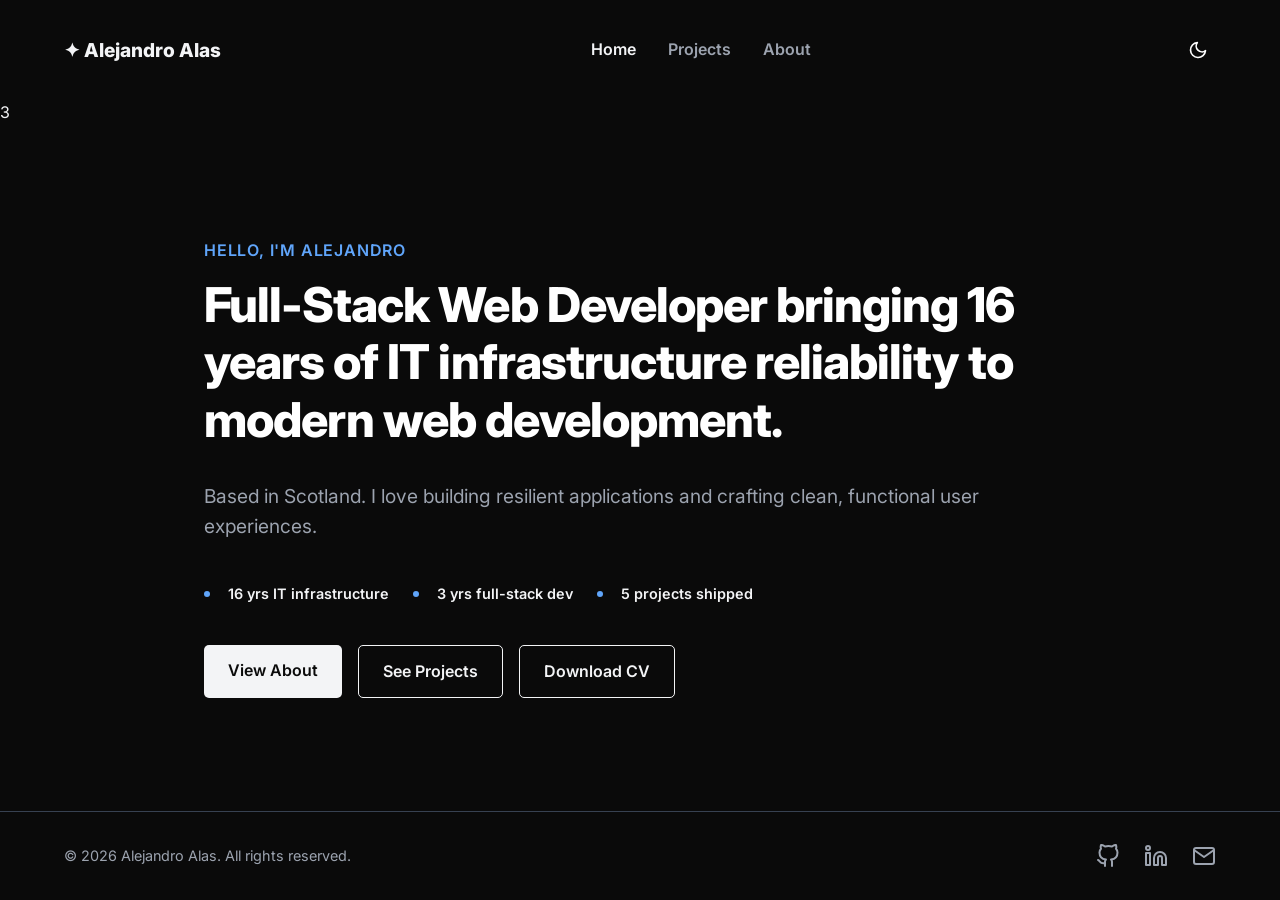
==== index.html @ 5d928685 "adding projects details and images" ====
<!DOCTYPE html>
<html lang="en" data-theme="dark">

<head>
    <meta charset="UTF-8">
    <meta name="viewport" content="width=device-width, initial-scale=1.0">
    <title>Alejandro Alas | Software Developer</title>
    <link rel="stylesheet" href="css/style.css">
    <link href="https://fonts.googleapis.com/css2?family=Inter:wght@400;600;800&display=swap" rel="stylesheet">
</head>

<body>
    <header class="navbar">
        <div class="logo">
            <a href="index.html">✦ Alejandro Alas</a>
        </div>
        <nav class="nav-links">
            <a href="index.html" class="active">Home</a>
            <a href="projects.html">Projects</a>
            <a href="about.html">About</a>
        </nav>
        <div class="nav-controls">
            <button id="theme-toggle" class="theme-btn">
                <span class="theme-icon">
                    <svg xmlns="http://www.w3.org/2000/svg" width="20" height="20" viewBox="0 0 24 24" fill="none"
                        stroke="currentColor" stroke-width="2" stroke-linecap="round" stroke-linejoin="round">
                        <path d="M21 12.79A9 9 0 1 1 11.21 3 7 7 0 0 0 21 12.79z"></path>
                    </svg>
                </span>
            </button>

            <button class="hamburger" aria-label="Menu">
                <svg xmlns="http://www.w3.org/2000/svg" width="24" height="24" viewBox="0 0 24 24" fill="none"
                    stroke="currentColor" stroke-width="2" stroke-linecap="round" stroke-linejoin="round">
                    <line x1="4" y1="9" x2="20" y2="9"></line>
                    <line x1="4" y1="15" x2="20" y2="15"></line>
                </svg>
            </button>
        </div>
    </header>
3
    <main class="hero-section">
        <p class="eyebrow">Hello, I'm Alejandro</p>
        <h1>Full-Stack Web Developer bringing 16 years of IT infrastructure reliability to modern web development.</h1>
        <p class="subtitle">
            Based in Scotland. I love building resilient applications and crafting clean, functional user experiences.
        </p>
        <div class="stat-strip">
    <span>16 yrs IT infrastructure</span>
    <span>3 yrs full-stack dev</span>
    <span>5 projects shipped</span>
</div>
        <div class="action-links">
            <a href="about.html" class="btn-primary">View About</a>
            <a href="projects.html" class="btn-secondary">See Projects</a>
            <a href="/assets/Alejandro_Alas_CV_2026.pdf" class="btn-secondary" target="_blank" download>Download CV</a>
        </div>
    </main>
    <footer class="footer">
        <div class="footer-content">
            <p>© 2026 Alejandro Alas. All rights reserved.</p>

            <div class="social-links">
                <a href="https://github.com/aalassv" target="_blank" aria-label="GitHub">
                    <svg xmlns="http://www.w3.org/2000/svg" width="24" height="24" viewBox="0 0 24 24" fill="none"
                        stroke="currentColor" stroke-width="2" stroke-linecap="round" stroke-linejoin="round">
                        <path
                            d="M9 19c-5 1.5-5-2.5-7-3m14 6v-3.87a3.37 3.37 0 0 0-.94-2.61c3.14-.35 6.44-1.54 6.44-7A5.44 5.44 0 0 0 20 4.77 5.07 5.07 0 0 0 19.91 1S18.73.65 16 2.48a13.38 13.38 0 0 0-7 0C6.27.65 5.09 1 5.09 1A5.07 5.07 0 0 0 5 4.77a5.44 5.44 0 0 0-1.5 3.78c0 5.42 3.3 6.61 6.44 7A3.37 3.37 0 0 0 9 18.13V22">
                        </path>
                    </svg>
                </a>
                <a href="https://www.linkedin.com/in/alejandro-alas-/" target="_blank" aria-label="LinkedIn">
                    <svg xmlns="http://www.w3.org/2000/svg" width="24" height="24" viewBox="0 0 24 24" fill="none"
                        stroke="currentColor" stroke-width="2" stroke-linecap="round" stroke-linejoin="round">
                        <path d="M16 8a6 6 0 0 1 6 6v7h-4v-7a2 2 0 0 0-2-2 2 2 0 0 0-2 2v7h-4v-7a6 6 0 0 1 6-6z"></path>
                        <rect x="2" y="9" width="4" height="12"></rect>
                        <circle cx="4" cy="4" r="2"></circle>
                    </svg>
                </a>
                <a href="mailto:a.alas.sv@gmail.com" aria-label="Email">
                    <svg xmlns="http://www.w3.org/2000/svg" width="24" height="24" viewBox="0 0 24 24" fill="none"
                        stroke="currentColor" stroke-width="2" stroke-linecap="round" stroke-linejoin="round">
                        <path d="M4 4h16c1.1 0 2 .9 2 2v12c0 1.1-.9 2-2 2H4c-1.1 0-2-.9-2-2V6c0-1.1.9-2 2-2z"></path>
                        <polyline points="22,6 12,13 2,6"></polyline>
                    </svg>
                </a>
            </div>
        </div>
    </footer>
    <script src="js/main.js"></script>
</body>

</html>
---- css/style.css ----
:root {
    /* Global Variables (Light Mode) */
    --bg-color: #FFFFFF;
    --text-color: #1a1a1a;
    --accent-color: #3b82f6;
    --nav-text: #4b5563;
    --border-color: #e5e7eb;
    
    /* Case Study Specific Variables (Light Mode) */
    --bg: #ffffff;
    --card: #f9fafb;
    --card-alt: #f3f4f6;
    --border: rgba(0, 0, 0, 0.1);
    --text: #1a1a1a;
    --muted: #4b5563;
    --muted-2: #6b7280;
    --blue: #3b82f6;
    --yellow: #ca8a04;
    --green: #16a34a;
}

[data-theme="dark"] {
    /* Global Variables (Dark Mode) */
    --bg-color: #0A0A0A;
    --text-color: #f3f4f6;
    --accent-color: #60a5fa;
    --nav-text: #9ca3af;
    --border-color: #374151;
    
    /* Case Study Specific Variables (Dark Mode) */
    --bg: #0A0A0A;
    --card: #141414;
    --card-alt: #1A1D22;
    --border: rgba(255, 255, 255, 0.09);
    --text: #FFFFFF;
    --muted: #9CA3AF;
    --muted-2: #6B7280;
    --blue: #5B8DEF;
    --yellow: #EAB308;
    --green: #22C55E;
}

/* --- Global Resets & Typography --- */
* {
    margin: 0;
    padding: 0;
    box-sizing: border-box;
}

html {
    scroll-behavior: smooth;
}

body {
    font-family: 'Inter', sans-serif;
    background-color: var(--bg-color);
    color: var(--text-color);
    transition: background-color 0.3s ease, color 0.3s ease;
    line-height: 1.6;
    display: flex;
    flex-direction: column;
    min-height: 100vh;
}

/* --- Navigation (Mobile First) --- */
.navbar {
    display: flex;
    justify-content: space-between;
    align-items: center;
    padding: 2rem 5%;
    position: relative;
    max-width: 1280px;
    margin: 0 auto;
    width: 100%;
}

.logo a {
    text-decoration: none;
    color: var(--text-color);
    font-weight: 800;
    font-size: 1.2rem;
}

.nav-controls {
    display: flex;
    align-items: center;
    gap: 1.5rem;
}

.theme-btn {
    background: none;
    border: none;
    color: var(--text-color);
    display: flex;
    align-items: center;
    gap: 0.5rem;
    cursor: pointer;
    font-family: inherit;
    font-size: 1rem;
    font-weight: 500;
    transition: opacity 0.2s ease;
}

.theme-btn:hover {
    opacity: 0.7;
}

.theme-text {
    display: none;
}

.hamburger {
    background: none;
    border: none;
    color: var(--text-color);
    cursor: pointer;
    display: flex;
    align-items: center;
}

/* Mobile Dropdown Menu */
.nav-links {
    display: flex;
    position: absolute;
    top: 100%;
    left: 0;
    width: 100%;
    background-color: var(--bg-color);
    flex-direction: column;
    padding: 2rem 0;
    text-align: center;
    z-index: 1000;

    /* Hidden states for mobile */
    opacity: 0;
    pointer-events: none;
    transform: translateY(-10px);
    transition: opacity 0.2s ease, transform 0.2s ease;
    box-shadow: 0 10px 15px -3px rgba(0, 0, 0, 0.3);
}

.nav-links.show {
    opacity: 1;
    pointer-events: auto;
    transform: translateY(0);
}

.nav-links a {
    text-decoration: none;
    color: var(--nav-text);
    margin: 1rem 0;
    display: inline-block;
    width: 100%;
    font-size: 1.2rem;
    font-weight: 600;
    transition: color 0.2s;
}

.nav-links a:hover,
.nav-links a.active {
    color: var(--text-color);
}

/* --- Base Layout (Mobile First) --- */
.hero-section,
.projects-container,
.wrap {
    flex: 1;
    width: 100%;
    padding: 2rem 5%;
    margin: 0 auto;
}

.hero-section {
    display: flex;
    flex-direction: column;
    justify-content: center;
    align-items: flex-start;
}

.hero-section h1,
.page-title {
    font-size: 2.5rem;
    margin-bottom: 2rem;
    line-height: 1.2;
}

.subtitle {
    font-size: 1.2rem;
    color: var(--nav-text);
    margin-bottom: 2.5rem;
}

.about-content {
    display: flex;
    flex-direction: column;
    gap: 1.5rem;
    color: var(--nav-text);
    font-size: 1.1rem;
}

/* --- Buttons --- */
.action-links {
    display: flex;
    flex-wrap: wrap;
    gap: 1rem;
    margin-top: 0.5rem;
}

.action-links a {
    text-decoration: none;
    padding: 0.8rem 1.5rem;
    border-radius: 5px;
    font-weight: 600;
    transition: opacity 0.2s;
}
.btn-primary {
    background-color: var(--text-color);
    color: var(--bg-color);
}

.btn-secondary {
    background-color: transparent;
    color: var(--text-color);
    border: 1px solid var(--text-color);
}

.action-links a:hover {
    opacity: 0.8;
}

/* --- Apple-Style Projects Grid --- */
.projects-grid {
    display: grid;
    grid-template-columns: repeat(auto-fit, minmax(320px, 1fr));
    gap: 2rem;
    padding-top: 2rem;
}

.apple-card {
    background-color: var(--card);
    border: 1px solid var(--border-color);
    border-radius: 24px;
    overflow: hidden;
    position: relative;
    display: flex;
    flex-direction: column;
    transition: transform 0.3s ease, box-shadow 0.3s ease;
    box-shadow: 0 4px 20px rgba(0, 0, 0, 0.08);
    min-height: 450px;
    cursor: pointer;
}

[data-theme="dark"] .apple-card {
    background-color: #1a1a1a;
    box-shadow: 0 4px 20px rgba(0, 0, 0, 0.4);
}

.apple-card:hover {
    transform: scale(1.02);
}

.card-content {
    padding: 2.5rem 2rem 0 2rem;
    flex-grow: 1;
    z-index: 2;
}

.card-category {
    font-size: 0.85rem;
    font-weight: 600;
    text-transform: uppercase;
    letter-spacing: 0.5px;
    color: var(--nav-text);
    display: block;
    margin-bottom: 0.5rem;
}

.apple-card h3 {
    font-size: 1.8rem;
    font-weight: 800;
    margin-bottom: 1rem;
    line-height: 1.2;
}

.card-desc {
    color: var(--nav-text);
    font-size: 1rem;
    line-height: 1.5;
}

.tech-tags {
    display: flex;
    flex-wrap: wrap;
    gap: 8px;
    margin-top: 1rem;
}

.tech-tag {
    font-size: 0.75rem;
    font-weight: 600;
    padding: 5px 12px;
    border-radius: 20px;
    background: var(--card-alt);
    border: 1px solid var(--border-color);
    color: var(--nav-text);
}

.card-image-wrapper {
    width: 100%;
    height: 250px;
    margin-top: 2rem;
    display: flex;
    justify-content: center;
    align-items: flex-end;
    background-color: var(--card-alt);
}

.card-image {
    width: auto;
    height: 90%;
    object-fit: contain;
    border-top-left-radius: 12px;
    border-top-right-radius: 12px;
    box-shadow: 0 -4px 15px rgba(0, 0, 0, 0.1);
}

.card-link-icon {
    position: absolute;
    bottom: 1.5rem;
    right: 1.5rem;
    color: var(--text-color);
    background-color: var(--bg-color);
    border-radius: 50%;
    width: 36px;
    height: 36px;
    display: flex;
    align-items: center;
    justify-content: center;
    text-decoration: none;
    transition: opacity 0.2s;
    z-index: 3;
}

.card-link-icon:hover {
    opacity: 0.7;
}


/* --- Footer (Mobile First) --- */
.footer {
    border-top: 1px solid var(--border-color);
    width: 100%;
}

.footer-content {
    display: flex;
    flex-direction: column-reverse;
    align-items: center;
    gap: 1.5rem;
    padding: 2rem 5%;
    font-size: 0.9rem;
    color: var(--nav-text);
    text-align: center;
    max-width: 1280px;
    margin: 0 auto;
    width: 100%;
}

.social-links {
    display: flex;
    gap: 1.5rem;
}

.social-links a {
    color: var(--nav-text);
    text-decoration: none;
    display: flex;
    transition: color 0.2s ease, transform 0.2s ease;
}

.social-links a:hover {
    color: var(--text-color);
    transform: translateY(-3px);
}

/* --- Tablet and Desktop Layout --- */
@media (min-width: 768px) {

    .hero-section,
    .projects-container,
    .wrap {
        margin: 4rem auto;
        max-width: 1000px;
    }

    .hero-section h1,
    .page-title {
        font-size: 3rem;
    }

    .hamburger {
        display: none;
    }

    .nav-links {
        display: flex;
        position: static;
        flex-direction: row;
        width: auto;
        padding: 0;
        background-color: transparent;
        box-shadow: none;
        opacity: 1;
        pointer-events: auto;
        transform: none;
    }

    .nav-links a {
        margin: 0 1rem;
        width: auto;
        font-size: 1rem;
        display: inline;
    }

    .theme-text {
        display: inline;
    }

    .footer {
        flex-direction: row;
        justify-content: space-between;
    }

    .footer-content {
        flex-direction: row;
        justify-content: space-between;
    }
}

.eyebrow {
    font-size: 1rem;
    font-weight: 600;
    color: var(--accent-color);
    margin-bottom: 0.75rem;
    text-transform: uppercase;
    letter-spacing: 0.05em;
}

/* =========================================
   CASE STUDY SPECIFIC STYLES
   ========================================= */


.page-grid {
    display: grid;
    grid-template-columns: 210px 1fr;
    gap: 48px;
    align-items: start;
}

@media (max-width: 860px) {
    .page-grid {
        grid-template-columns: 1fr;
    }

    .rail {
        display: none;
    }
}

/* Case Study Typography Overrides */
h1,
h2,
h3 {
    color: var(--text);
    margin: 0 0 0.4em 0;
    letter-spacing: -0.02em;
    font-weight: 800;
}

.mono {
    font-family: 'IBM Plex Mono', monospace;
}

a {
    color: inherit;
    text-decoration: none;
}

/* Case Study Nav Overrides */
nav {
    display: flex;
    justify-content: space-between;
    align-items: center;
    padding: 26px 0;
}

.logo {
    font-size: 19px;
    font-weight: 700;
    color: var(--text);
    display: flex;
    align-items: center;
    gap: 8px;
}

.logo .mark {
    color: var(--text);
}

.theme-icon {
    width: 36px;
    height: 36px;
    display: flex;
    align-items: center;
    justify-content: center;
    border-radius: 50%;
    color: var(--text);
    font-size: 16px;
}

/* Case Study Hero */
.hero {
    padding: 56px 0 40px 0;
}

.hero h1 {
    font-size: clamp(32px, 4.5vw, 48px);
    max-width: 16ch;
}

.hero .tagline {
    font-size: 17px;
    color: var(--muted);
    max-width: 60ch;
    margin-top: 14px;
}

.status-row {
    display: flex;
    flex-wrap: wrap;
    gap: 10px;
    margin-top: 24px;
}

.badge {
    font-size: 12px;
    font-weight: 600;
    padding: 6px 13px;
    border-radius: 20px;
    border: 1px solid var(--border);
    color: var(--muted);
}

.badge.live {
    background: var(--green);
    color: #04140A;
    border-color: var(--green);
}

.hero-actions {
    margin-top: 28px;
    display: flex;
    gap: 14px;
    flex-wrap: wrap;
}

.btn {
    font-size: 14px;
    font-weight: 600;
    padding: 12px 20px;
    border-radius: 8px;
    display: inline-flex;
    align-items: center;
    gap: 8px;
}

.btn.primary {
    background: var(--accent-color);
    color: #FFFFFF;
}

.btn.primary:hover {
    filter: brightness(1.1);
}

[data-theme="dark"] .btn.primary {
    background: #2563EB;
}

[data-theme="dark"] .btn.primary:hover {
    background: #3b76f0;
}

.btn.secondary {
    background: transparent;
    color: var(--text);
    border: 1px solid var(--border);
}

.btn.secondary:hover {
    border-color: var(--text);
}

/* Case Study Rail */
.rail {
    display: block;
    position: sticky;
    top: 40px;
    padding-top: 70px;
    border-left: 1px solid var(--border);
    padding-left: 20px;
}

.rail-title {
    font-size: 11px;
    text-transform: uppercase;
    font-weight: 700;
    color: var(--muted-2);
    letter-spacing: 0.06em;
    margin-bottom: 16px;
}

.rail a {
    display: block;
    font-size: 13.5px;
    color: var(--muted);
    padding: 8px 0;
    border-left: 2px solid transparent;
    margin-left: -21px;
    padding-left: 19px;
    transition: color 0.15s, border-color 0.15s;
}

.rail a:hover,
.rail a.active {
    color: var(--text);
    border-left-color: var(--blue);
}

/* Case Study Section base */
section {
    padding: 52px 0;
    border-bottom: 1px solid var(--border);
}

section:last-of-type {
    border-bottom: none;
}

.section-label {
    font-size: 12px;
    font-weight: 700;
    color: var(--muted-2);
    text-transform: uppercase;
    letter-spacing: 0.06em;
    margin-bottom: 10px;
}

section h2 {
    font-size: 26px;
}

.lede {
    font-size: 16px;
    max-width: 68ch;
    color: var(--muted);
}

/* Case Study Meta grid */
.meta-grid {
    display: grid;
    grid-template-columns: repeat(3, 1fr);
    gap: 16px;
    margin-top: 26px;
}

@media (max-width: 700px) {
    .meta-grid {
        grid-template-columns: 1fr;
    }
}

.meta-card {
    background: var(--card);
    border: 1px solid var(--border);
    border-radius: 14px;
    padding: 18px 20px;
}

.meta-card .k {
    font-size: 11px;
    font-weight: 700;
    text-transform: uppercase;
    color: var(--muted-2);
    margin-bottom: 6px;
}

.meta-card .v {
    font-size: 15px;
    font-weight: 600;
    color: var(--text);
}

/* Case Study Role split */
.role-split {
    display: grid;
    grid-template-columns: 1fr 1fr;
    gap: 20px;
    margin-top: 26px;
}

@media (max-width: 700px) {
    .role-split {
        grid-template-columns: 1fr;
    }
}

.role-card {
    padding: 24px;
    border-radius: 16px;
    border: 1px solid var(--border);
    background: var(--card);
}

.role-card h3 {
    font-size: 17px;
}

.role-card ul {
    padding-left: 20px;
    margin: 12px 0 0 0;
}

.role-card li {
    margin-bottom: 8px;
    font-size: 14.5px;
    color: var(--muted);
}

.role-card.mine li::marker {
    color: var(--blue);
}

/* Case Study Sketch note (excalidraw) */
.sketch-note {
    margin-top: 22px;
    background: var(--card);
    border: 1.5px dashed var(--border);
    border-radius: 14px;
    padding: 22px 24px;
    position: relative;
}

.sketch-note::before {
    content: "✎ excalidraw session";
    position: absolute;
    top: -11px;
    left: 20px;
    background: var(--bg);
    padding: 0 8px;
    font-size: 11px;
    font-weight: 700;
    color: var(--blue);
    text-transform: uppercase;
    letter-spacing: 0.05em;
}

.sketch-note p {
    margin: 0;
    font-size: 14.5px;
    color: var(--muted);
}

/* Case Study Trello strip */
.trello-strip {
    margin-top: 26px;
    display: grid;
    grid-template-columns: repeat(3, 1fr);
    gap: 16px;
}

@media (max-width: 700px) {
    .trello-strip {
        grid-template-columns: 1fr;
    }
}

.trello-col {
    background: var(--card);
    border: 1px solid var(--border);
    border-radius: 14px;
    padding: 14px;
}

.trello-col-title {
    font-size: 11px;
    font-weight: 700;
    text-transform: uppercase;
    color: var(--muted-2);
    margin-bottom: 10px;
    letter-spacing: 0.05em;
}

.sticky {
    background: var(--card-alt);
    border-radius: 8px;
    padding: 10px 12px;
    font-size: 13px;
    color: var(--muted);
    margin-bottom: 8px;
    border-left: 3px solid var(--yellow);
}

.trello-col.doing .sticky {
    border-left-color: var(--blue);
}

.trello-col.done .sticky {
    border-left-color: var(--green);
    opacity: 0.8;
}

/* Case Study Features */
.feature {
    display: grid;
    grid-template-columns: 1fr 1fr;
    gap: 32px;
    align-items: center;
    padding: 32px 0;
    border-top: 1px solid var(--border);
}

.feature:first-of-type {
    border-top: none;
}

.feature:nth-of-type(even) .feature-media {
    order: 2;
}

@media (max-width: 800px) {
    .feature {
        grid-template-columns: 1fr;
    }

    .feature:nth-of-type(even) .feature-media {
        order: 0;
    }
}

.feature-media {
    background: var(--card);
    border: 1px solid var(--border);
    border-radius: 14px;
    aspect-ratio: 16/10;
    display: flex;
    align-items: center;
    justify-content: center;
    color: var(--muted-2);
    font-size: 12px;
    text-align: center;
    padding: 16px;
}

.feature-num {
    font-size: 13px;
    font-weight: 700;
    color: var(--blue);
    margin-bottom: 8px;
}

.feature h3 {
    font-size: 19px;
}

.feature p {
    font-size: 14.5px;
    color: var(--muted);
}

/* Case Study Tags */
.tag-row {
    display: flex;
    flex-wrap: wrap;
    gap: 8px;
    margin-top: 20px;
}

.tag {
    font-size: 12px;
    font-weight: 600;
    padding: 6px 12px;
    border-radius: 20px;
    background: var(--card);
    border: 1px solid var(--border);
    color: var(--muted);
}

/* Case Study Decisions */
.decision {
    margin-top: 18px;
    padding: 18px 20px;
    background: var(--card);
    border: 1px solid var(--border);
    border-left: 3px solid var(--blue);
    border-radius: 0 14px 14px 0;
}

.decision .k {
    font-size: 11px;
    font-weight: 700;
    text-transform: uppercase;
    color: var(--blue);
    margin-bottom: 6px;
}

.decision p {
    margin: 0;
    font-size: 14.5px;
    color: var(--muted);
}

/* Case Study Impact */
.impact-grid {
    display: grid;
    grid-template-columns: repeat(4, 1fr);
    gap: 16px;
    margin-top: 26px;
}

@media (max-width: 700px) {
    .impact-grid {
        grid-template-columns: 1fr 1fr;
    }
}

.impact-stat {
    background: var(--card);
    border: 1px solid var(--border);
    border-radius: 14px;
    padding: 20px;
}

.impact-stat .num {
    font-size: 32px;
    font-weight: 800;
    color: var(--text);
}

.impact-stat .label {
    font-size: 12.5px;
    color: var(--muted-2);
    margin-top: 4px;
}

/* Case Study Reflection */
.reflection {
    background: var(--card);
    border: 1px solid var(--border);
    border-radius: 16px;
    padding: 32px;
}

.reflection p {
    color: var(--muted);
    max-width: 65ch;
}

/* Case Study Footer nav */
.footer-nav {
    padding: 44px 0 70px 0;
    display: flex;
    justify-content: space-between;
    align-items: center;
    flex-wrap: wrap;
    gap: 16px;
}

.footer-nav a {
    font-size: 14px;
    font-weight: 600;
    color: var(--text);
}

.footer-nav .back {
    color: var(--muted);
    font-weight: 500;
}

.footer-nav a:hover {
    color: var(--blue);
}

/* Mobile Override for Rail */
@media (max-width: 860px) {
    .rail {
        display: none !important;
    }
}
/* --- Feature Image Hover State --- */
.feature-media {
    padding: 0;
    overflow: hidden;
}

.zoomable-image {
    width: 100%;
    height: 100%;
    object-fit: cover;
    cursor: pointer;
    transition: transform 0.3s ease;
}

.zoomable-image:hover {
    transform: scale(1.03);
}

/* --- Thumbnail Grid (On Page) --- */
.thumbnail-grid {
    display: grid;
    grid-template-columns: repeat(auto-fit, minmax(150px, 1fr));
    gap: 16px;
    padding: 0;
    background: transparent;
    border: none;
}

.thumbnail-grid .zoomable-image {
    width: 100%;
    aspect-ratio: 4/3;
    object-fit: cover;
    border-radius: 8px;
    cursor: pointer;
    transition: transform 0.2s ease, box-shadow 0.2s ease;
    box-shadow: 0 4px 10px rgba(0,0,0,0.2);
}

.thumbnail-grid .zoomable-image:hover {
    transform: translateY(-3px);
    box-shadow: 0 8px 15px rgba(0,0,0,0.4);
}

/* --- Full-Screen Swipeable Lightbox --- */
.full-screen-lightbox {
    max-width: 100vw;
    max-height: 100vh;
    width: 100vw;
    height: 100vh;
    background: transparent;
    padding: 0;
    border: none;
    overflow: hidden;
}

.full-screen-lightbox::backdrop {
    background: rgba(0, 0, 0, 0.95); 
}

/* The horizontal swipe track inside the modal */
.modal-track {
    display: flex;
    width: 100%;
    height: 100%;
    overflow-x: auto;
    scroll-snap-type: x mandatory;
    align-items: center;
    scrollbar-width: none;
}

.modal-track::-webkit-scrollbar {
    display: none;
}

.modal-track img {
    flex: 0 0 100vw; 
    max-height: 90vh;
    object-fit: contain;
    scroll-snap-align: center;
    padding: 0 3rem; 
}

#close-modal {
    position: fixed;
    top: 25px;
    right: 25px;
    background: #ffffff;
    border: none;
    color: #000000;
    border-radius: 50%;
    width: 44px;
    height: 44px;
    cursor: pointer;
    display: flex;
    align-items: center;
    justify-content: center;
    font-size: 1.2rem;
    font-weight: bold;
    box-shadow: 0 4px 12px rgba(0,0,0,0.3);
    transition: transform 0.2s;
    z-index: 100;
}

#close-modal:hover {
    transform: scale(1.1);
}

.no-scroll {
    overflow: hidden;
}
/* --- Lightbox Navigation Arrows --- */
.nav-arrow {
    position: fixed;
    top: 50%;
    transform: translateY(-50%);
    background: rgba(255, 255, 255, 0.1); 
    backdrop-filter: blur(4px); 
    border: 1px solid rgba(255, 255, 255, 0.2);
    color: #ffffff;
    width: 50px;
    height: 50px;
    border-radius: 50%;
    font-size: 1.2rem;
    cursor: pointer;
    z-index: 100;
    display: none;
    align-items: center;
    justify-content: center;
    transition: background 0.2s, transform 0.2s;
}

.nav-arrow:hover {
    background: rgba(255, 255, 255, 0.25);
    transform: translateY(-50%) scale(1.1);
}

#prev-btn {
    left: 20px;
}

#next-btn {
    right: 20px;
}

/* --- Custom Message Dialog --- */
.custom-dialog {
    background-color: var(--card);
    color: var(--text);
    border: 1px solid var(--border);
    border-radius: 16px;
    padding: 24px;
    max-width: 400px;
    width: 90%;
    margin: auto;
    box-shadow: 0 10px 25px rgba(0, 0, 0, 0.2);
}

.custom-dialog::backdrop {
    background: rgba(0, 0, 0, 0.7);
    backdrop-filter: blur(4px);
}

.custom-dialog .dialog-content {
    display: flex;
    flex-direction: column;
    gap: 16px;
    text-align: center;
    align-items: center;
}

.custom-dialog h3 {
    margin: 0;
    font-size: 1.5rem;
}

.custom-dialog p {
    color: var(--muted);
    margin: 0;
    font-size: 1rem;
    line-height: 1.5;
}

.stat-strip {
    display: flex;
    flex-wrap: wrap;
    gap: 1.5rem;
    margin-bottom: 2rem;
    font-size: 0.9rem;
    font-weight: 600;
    color: var(--text-color);
}

.stat-strip span {
    padding-left: 1.5rem;
    position: relative;
}

.stat-strip span::before {
    content: "";
    position: absolute;
    left: 0;
    top: 50%;
    transform: translateY(-50%);
    width: 6px;
    height: 6px;
    border-radius: 50%;
    background-color: var(--accent-color);
}
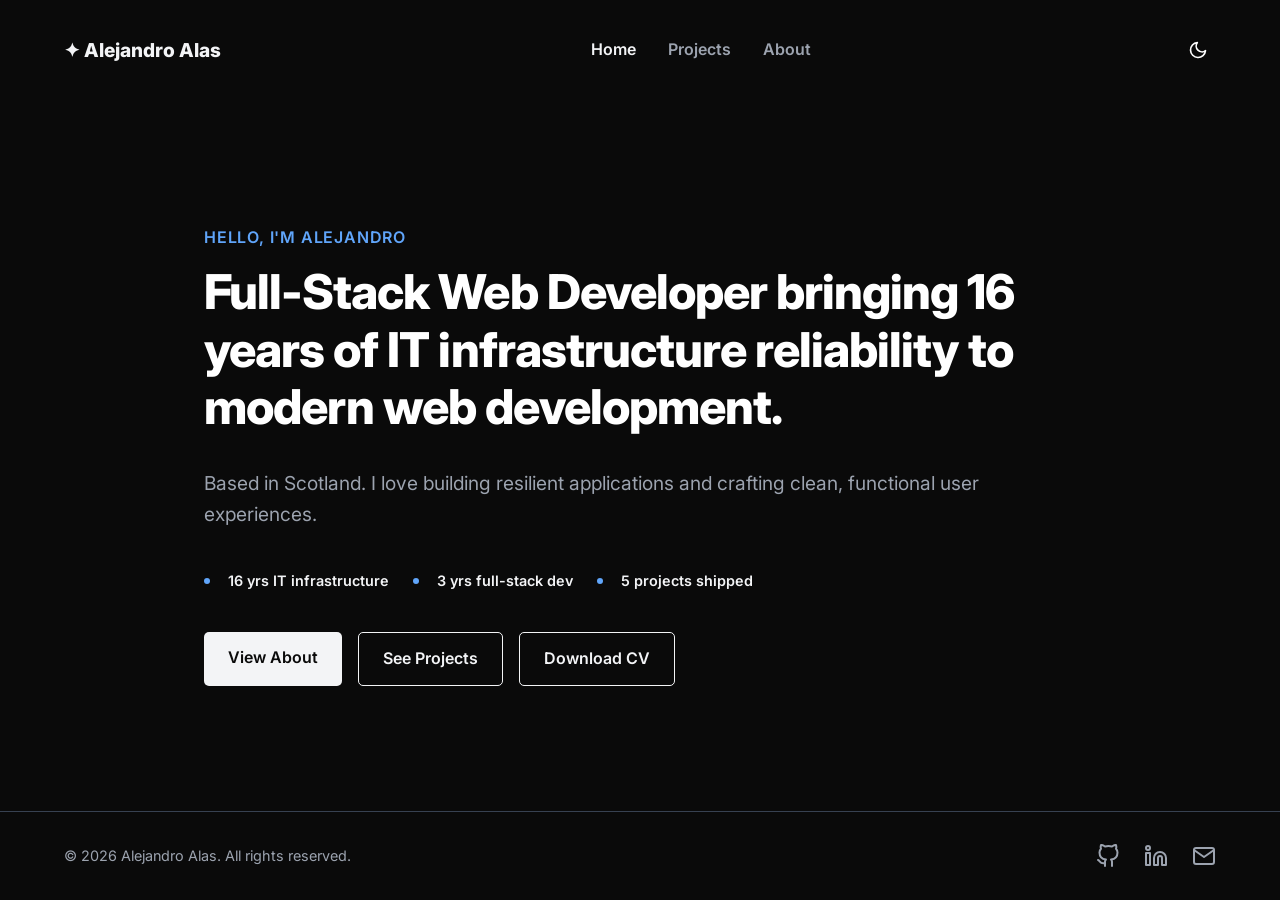
==== commit 348330ac: "deleting a typo" ====
--- a/index.html
+++ b/index.html
@@ -38,7 +38,7 @@
             </button>
         </div>
     </header>
-3
+
     <main class="hero-section">
         <p class="eyebrow">Hello, I'm Alejandro</p>
         <h1>Full-Stack Web Developer bringing 16 years of IT infrastructure reliability to modern web development.</h1>
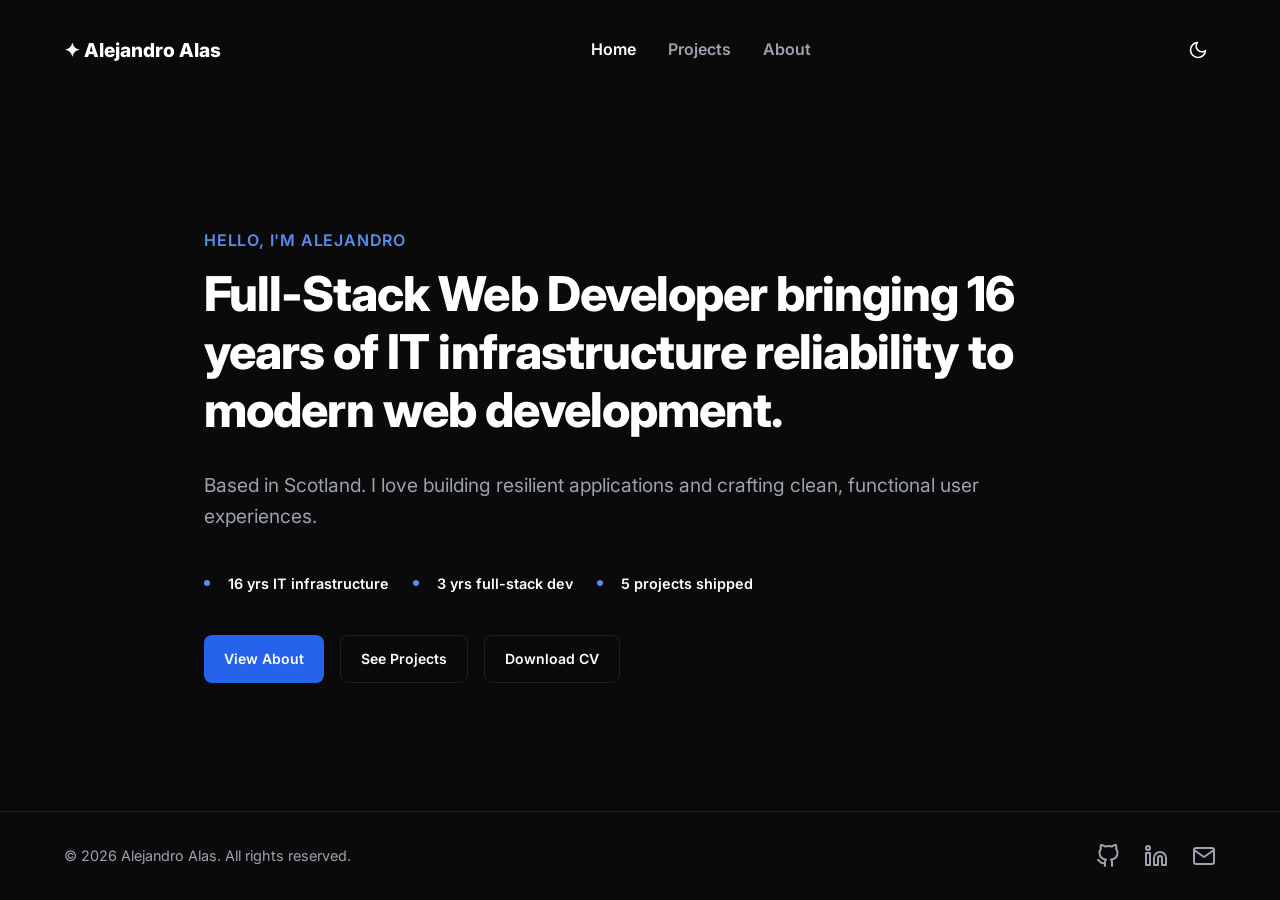
==== commit 41283010: "feat(seo): add meta tags, Open Graph data, and inline theme initialization - Add viewport, descripti" ====
--- a/index.html
+++ b/index.html
@@ -3,24 +3,41 @@
 
 <head>
     <meta charset="UTF-8">
+    <link rel="icon" href="/assets/favicon.svg" type="image/svg+xml">
+    <script>
+      (function () {
+        var t = localStorage.getItem("theme") || "dark";
+        document.documentElement.setAttribute("data-theme", t);
+      })();
+    </script>
     <meta name="viewport" content="width=device-width, initial-scale=1.0">
+    <meta name="description"
+        content="Alejandro Alas — Full-stack web developer in Scotland with 16 years of IT infrastructure experience, building resilient PERN-stack applications.">
     <title>Alejandro Alas | Software Developer</title>
-    <link rel="stylesheet" href="css/style.css">
+    <link rel="canonical" href="https://aalas-dev.netlify.app/">
+    <meta property="og:type" content="website">
+    <meta property="og:title" content="Alejandro Alas | Software Developer">
+    <meta property="og:description"
+        content="Full-stack web developer in Scotland with 16 years of IT infrastructure experience, building resilient PERN-stack applications.">
+    <meta property="og:url" content="https://aalas-dev.netlify.app/">
+    <meta property="og:image" content="https://aalas-dev.netlify.app/assets/og-image.png">
+    <meta name="twitter:card" content="summary_large_image">
+    <link rel="stylesheet" href="/css/style.css?v=1">
     <link href="https://fonts.googleapis.com/css2?family=Inter:wght@400;600;800&display=swap" rel="stylesheet">
 </head>
 
 <body>
     <header class="navbar">
         <div class="logo">
-            <a href="index.html">✦ Alejandro Alas</a>
+            <a href="/index.html">✦ Alejandro Alas</a>
         </div>
         <nav class="nav-links">
-            <a href="index.html" class="active">Home</a>
-            <a href="projects.html">Projects</a>
-            <a href="about.html">About</a>
+            <a href="/index.html" class="active">Home</a>
+            <a href="/projects.html">Projects</a>
+            <a href="/about.html">About</a>
         </nav>
         <div class="nav-controls">
-            <button id="theme-toggle" class="theme-btn">
+                        <button id="theme-toggle" class="theme-btn" aria-label="Toggle light and dark theme">
                 <span class="theme-icon">
                     <svg xmlns="http://www.w3.org/2000/svg" width="20" height="20" viewBox="0 0 24 24" fill="none"
                         stroke="currentColor" stroke-width="2" stroke-linecap="round" stroke-linejoin="round">
@@ -50,11 +67,12 @@
     <span>3 yrs full-stack dev</span>
     <span>5 projects shipped</span>
 </div>
-        <div class="action-links">
-            <a href="about.html" class="btn-primary">View About</a>
-            <a href="projects.html" class="btn-secondary">See Projects</a>
-            <a href="/assets/Alejandro_Alas_CV_2026.pdf" class="btn-secondary" target="_blank" download>Download CV</a>
+        <div class="action-links"> 
+            <a href="/about.html" class="btn primary">View About</a>
+            <a href="/projects.html" class="btn secondary">See Projects</a>
+            <a href="/assets/Alejandro_Alas_CV_2026.pdf" class="btn secondary" target="_blank" download>Download CV</a>
         </div>
+
     </main>
     <footer class="footer">
         <div class="footer-content">
@@ -87,7 +105,7 @@
             </div>
         </div>
     </footer>
-    <script src="js/main.js"></script>
+    <script src="/js/main.js?v=1"></script>
 </body>
 
 </html>
--- a/css/style.css
+++ b/css/style.css
@@ -1,14 +1,7 @@
 :root {
-    /* Global Variables (Light Mode) */
-    --bg-color: #FFFFFF;
-    --text-color: #1a1a1a;
-    --accent-color: #3b82f6;
-    --nav-text: #4b5563;
-    --border-color: #e5e7eb;
-    
-    /* Case Study Specific Variables (Light Mode) */
-    --bg: #ffffff;
-    --card: #f9fafb;
+    /* Single source of truth for color tokens (Light Mode) */
+    --bg: #fafafc;
+    --card: #fff;
     --card-alt: #f3f4f6;
     --border: rgba(0, 0, 0, 0.1);
     --text: #1a1a1a;
@@ -20,14 +13,7 @@
 }
 
 [data-theme="dark"] {
-    /* Global Variables (Dark Mode) */
-    --bg-color: #0A0A0A;
-    --text-color: #f3f4f6;
-    --accent-color: #60a5fa;
-    --nav-text: #9ca3af;
-    --border-color: #374151;
-    
-    /* Case Study Specific Variables (Dark Mode) */
+    /* Single source of truth for color tokens (Dark Mode) */
     --bg: #0A0A0A;
     --card: #141414;
     --card-alt: #1A1D22;
@@ -53,8 +39,8 @@
 
 body {
     font-family: 'Inter', sans-serif;
-    background-color: var(--bg-color);
-    color: var(--text-color);
+    background-color: var(--bg);
+    color: var(--text);
     transition: background-color 0.3s ease, color 0.3s ease;
     line-height: 1.6;
     display: flex;
@@ -76,7 +62,7 @@
 
 .logo a {
     text-decoration: none;
-    color: var(--text-color);
+    color: var(--text);
     font-weight: 800;
     font-size: 1.2rem;
 }
@@ -90,7 +76,7 @@
 .theme-btn {
     background: none;
     border: none;
-    color: var(--text-color);
+    color: var(--text);
     display: flex;
     align-items: center;
     gap: 0.5rem;
@@ -112,7 +98,7 @@
 .hamburger {
     background: none;
     border: none;
-    color: var(--text-color);
+    color: var(--text);
     cursor: pointer;
     display: flex;
     align-items: center;
@@ -125,7 +111,7 @@
     top: 100%;
     left: 0;
     width: 100%;
-    background-color: var(--bg-color);
+    background-color: var(--bg);
     flex-direction: column;
     padding: 2rem 0;
     text-align: center;
@@ -147,7 +133,7 @@
 
 .nav-links a {
     text-decoration: none;
-    color: var(--nav-text);
+    color: var(--muted);
     margin: 1rem 0;
     display: inline-block;
     width: 100%;
@@ -158,7 +144,7 @@
 
 .nav-links a:hover,
 .nav-links a.active {
-    color: var(--text-color);
+    color: var(--text);
 }
 
 /* --- Base Layout (Mobile First) --- */
@@ -187,7 +173,7 @@
 
 .subtitle {
     font-size: 1.2rem;
-    color: var(--nav-text);
+    color: var(--muted);
     margin-bottom: 2.5rem;
 }
 
@@ -195,7 +181,7 @@
     display: flex;
     flex-direction: column;
     gap: 1.5rem;
-    color: var(--nav-text);
+    color: var(--muted);
     font-size: 1.1rem;
 }
 
@@ -205,28 +191,6 @@
     flex-wrap: wrap;
     gap: 1rem;
     margin-top: 0.5rem;
-}
-
-.action-links a {
-    text-decoration: none;
-    padding: 0.8rem 1.5rem;
-    border-radius: 5px;
-    font-weight: 600;
-    transition: opacity 0.2s;
-}
-.btn-primary {
-    background-color: var(--text-color);
-    color: var(--bg-color);
-}
-
-.btn-secondary {
-    background-color: transparent;
-    color: var(--text-color);
-    border: 1px solid var(--text-color);
-}
-
-.action-links a:hover {
-    opacity: 0.8;
 }
 
 /* --- Apple-Style Projects Grid --- */
@@ -239,7 +203,7 @@
 
 .apple-card {
     background-color: var(--card);
-    border: 1px solid var(--border-color);
+    border: 1px solid var(--border);
     border-radius: 24px;
     overflow: hidden;
     position: relative;
@@ -271,7 +235,7 @@
     font-weight: 600;
     text-transform: uppercase;
     letter-spacing: 0.5px;
-    color: var(--nav-text);
+    color: var(--muted);
     display: block;
     margin-bottom: 0.5rem;
 }
@@ -284,7 +248,7 @@
 }
 
 .card-desc {
-    color: var(--nav-text);
+    color: var(--muted);
     font-size: 1rem;
     line-height: 1.5;
 }
@@ -294,16 +258,6 @@
     flex-wrap: wrap;
     gap: 8px;
     margin-top: 1rem;
-}
-
-.tech-tag {
-    font-size: 0.75rem;
-    font-weight: 600;
-    padding: 5px 12px;
-    border-radius: 20px;
-    background: var(--card-alt);
-    border: 1px solid var(--border-color);
-    color: var(--nav-text);
 }
 
 .card-image-wrapper {
@@ -329,8 +283,8 @@
     position: absolute;
     bottom: 1.5rem;
     right: 1.5rem;
-    color: var(--text-color);
-    background-color: var(--bg-color);
+    color: var(--text);
+    background-color: var(--bg);
     border-radius: 50%;
     width: 36px;
     height: 36px;
@@ -349,7 +303,7 @@
 
 /* --- Footer (Mobile First) --- */
 .footer {
-    border-top: 1px solid var(--border-color);
+    border-top: 1px solid var(--border);
     width: 100%;
 }
 
@@ -360,7 +314,7 @@
     gap: 1.5rem;
     padding: 2rem 5%;
     font-size: 0.9rem;
-    color: var(--nav-text);
+    color: var(--muted);
     text-align: center;
     max-width: 1280px;
     margin: 0 auto;
@@ -373,14 +327,14 @@
 }
 
 .social-links a {
-    color: var(--nav-text);
+    color: var(--muted);
     text-decoration: none;
     display: flex;
     transition: color 0.2s ease, transform 0.2s ease;
 }
 
 .social-links a:hover {
-    color: var(--text-color);
+    color: var(--text);
     transform: translateY(-3px);
 }
 
@@ -441,7 +395,7 @@
 .eyebrow {
     font-size: 1rem;
     font-weight: 600;
-    color: var(--accent-color);
+    color: var(--blue);
     margin-bottom: 0.75rem;
     text-transform: uppercase;
     letter-spacing: 0.05em;
@@ -483,17 +437,9 @@
     font-family: 'IBM Plex Mono', monospace;
 }
 
-a {
+.case-study a {
     color: inherit;
     text-decoration: none;
-}
-
-/* Case Study Nav Overrides */
-nav {
-    display: flex;
-    justify-content: space-between;
-    align-items: center;
-    padding: 26px 0;
 }
 
 .logo {
@@ -574,10 +520,11 @@
     display: inline-flex;
     align-items: center;
     gap: 8px;
+    text-decoration: none;
 }
 
 .btn.primary {
-    background: var(--accent-color);
+    background: var(--blue);
     color: #FFFFFF;
 }
 
@@ -640,12 +587,12 @@
 }
 
 /* Case Study Section base */
-section {
+.case-study section {
     padding: 52px 0;
     border-bottom: 1px solid var(--border);
 }
 
-section:last-of-type {
+.case-study section:last-of-type {
     border-bottom: none;
 }
 
@@ -1188,7 +1135,7 @@
     margin-bottom: 2rem;
     font-size: 0.9rem;
     font-weight: 600;
-    color: var(--text-color);
+    color: var(--text);
 }
 
 .stat-strip span {
@@ -1205,6 +1152,6 @@
     width: 6px;
     height: 6px;
     border-radius: 50%;
-    background-color: var(--accent-color);
-}
-
+    background-color: var(--blue);
+}
+
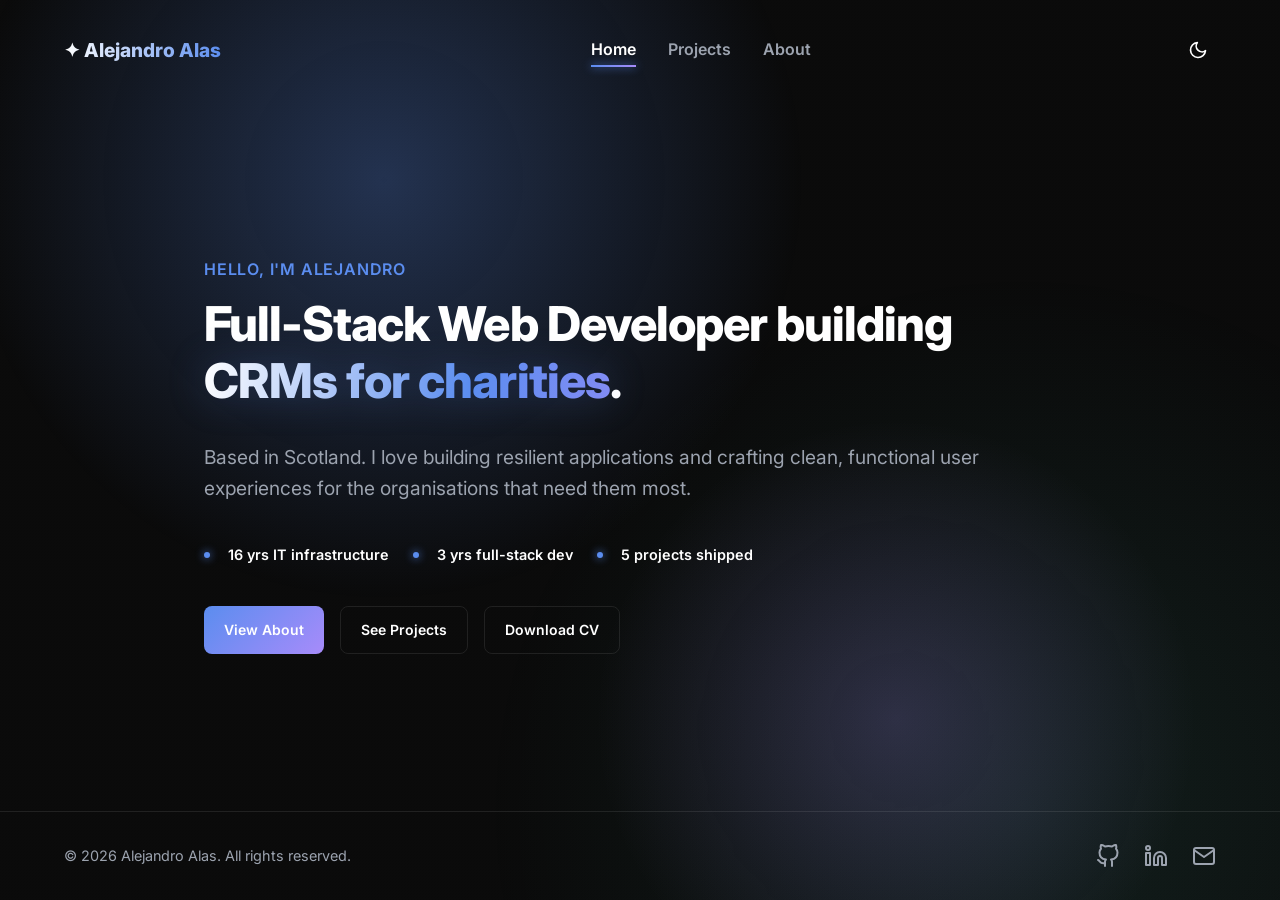
==== commit 94087a58: "feat: add reactive background effects and update project descriptions" ====
--- a/index.html
+++ b/index.html
@@ -12,13 +12,13 @@
     </script>
     <meta name="viewport" content="width=device-width, initial-scale=1.0">
     <meta name="description"
-        content="Alejandro Alas — Full-stack web developer in Scotland with 16 years of IT infrastructure experience, building resilient PERN-stack applications.">
+        content="Alejandro Alas — Full-stack web developer in Scotland building CRMs for charities, with 16 years of IT infrastructure experience behind resilient PERN-stack applications.">
     <title>Alejandro Alas | Software Developer</title>
     <link rel="canonical" href="https://aalas-dev.netlify.app/">
     <meta property="og:type" content="website">
     <meta property="og:title" content="Alejandro Alas | Software Developer">
     <meta property="og:description"
-        content="Full-stack web developer in Scotland with 16 years of IT infrastructure experience, building resilient PERN-stack applications.">
+        content="Full-stack web developer in Scotland building CRMs for charities, with 16 years of IT infrastructure experience behind resilient PERN-stack applications.">
     <meta property="og:url" content="https://aalas-dev.netlify.app/">
     <meta property="og:image" content="https://aalas-dev.netlify.app/assets/og-image.png">
     <meta name="twitter:card" content="summary_large_image">
@@ -27,6 +27,8 @@
 </head>
 
 <body>
+    <div class="bg-mesh"></div>
+    <div class="bg-noise"></div>
     <header class="navbar">
         <div class="logo">
             <a href="/index.html">✦ Alejandro Alas</a>
@@ -58,9 +60,9 @@
 
     <main class="hero-section">
         <p class="eyebrow">Hello, I'm Alejandro</p>
-        <h1>Full-Stack Web Developer bringing 16 years of IT infrastructure reliability to modern web development.</h1>
+        <h1>Full-Stack Web Developer building <span class="pearl">CRMs for charities</span>.</h1>
         <p class="subtitle">
-            Based in Scotland. I love building resilient applications and crafting clean, functional user experiences.
+            Based in Scotland. I love building resilient applications and crafting clean, functional user experiences for the organisations that need them most.
         </p>
         <div class="stat-strip">
     <span>16 yrs IT infrastructure</span>
--- a/css/style.css
+++ b/css/style.css
@@ -1153,5 +1153,287 @@
     height: 6px;
     border-radius: 50%;
     background-color: var(--blue);
-}
-
+    box-shadow: 0 0 8px var(--blue);
+}
+
+/* =========================================
+   BOLD ANIMATION SYSTEM
+   ========================================= */
+
+:root {
+    --accent-purple: #a78bfa;
+    --accent-cyan: #5eead4;
+}
+
+/* --- Reactive gradient mesh background (cursor-reactive) --- */
+.bg-mesh {
+    position: fixed;
+    inset: 0;
+    z-index: -1;
+    pointer-events: none;
+    background:
+        radial-gradient(700px circle at var(--mx, 30%) var(--my, 20%), rgba(91, 141, 239, 0.30), transparent 60%),
+        radial-gradient(500px circle at calc(100% - var(--mx, 30%)) calc(100% - var(--my, 20%)), rgba(167, 139, 250, 0.20), transparent 60%),
+        radial-gradient(900px circle at 80% 90%, rgba(94, 234, 212, 0.09), transparent 60%);
+    transition: background 0.12s ease-out;
+}
+
+[data-theme="light"] .bg-mesh {
+    background:
+        radial-gradient(700px circle at var(--mx, 30%) var(--my, 20%), rgba(91, 141, 239, 0.16), transparent 60%),
+        radial-gradient(500px circle at calc(100% - var(--mx, 30%)) calc(100% - var(--my, 20%)), rgba(167, 139, 250, 0.12), transparent 60%),
+        radial-gradient(900px circle at 80% 90%, rgba(94, 234, 212, 0.08), transparent 60%);
+}
+
+.bg-noise {
+    position: fixed;
+    inset: 0;
+    z-index: -1;
+    pointer-events: none;
+    opacity: 0.25;
+    mix-blend-mode: overlay;
+    background-image:
+        radial-gradient(circle at 20% 30%, rgba(255, 255, 255, 0.04) 0, transparent 2px),
+        radial-gradient(circle at 70% 60%, rgba(255, 255, 255, 0.04) 0, transparent 2px);
+    background-size: 3px 3px;
+}
+
+/* --- Sticky glowing navbar --- */
+.navbar {
+    position: sticky;
+    top: 0;
+    z-index: 100;
+    transition: background 0.35s ease, backdrop-filter 0.35s ease, box-shadow 0.35s ease, border-color 0.35s ease, padding 0.35s ease;
+    border-bottom: 1px solid transparent;
+}
+
+.navbar.scrolled {
+    background: color-mix(in srgb, var(--bg) 70%, transparent);
+    backdrop-filter: blur(18px) saturate(160%);
+    -webkit-backdrop-filter: blur(18px) saturate(160%);
+    border-bottom: 1px solid var(--border);
+    box-shadow: 0 8px 30px rgba(91, 141, 239, 0.08);
+}
+
+.logo a {
+    background: linear-gradient(90deg, var(--text), var(--blue), var(--accent-purple), var(--text));
+    background-size: 300% auto;
+    -webkit-background-clip: text;
+    background-clip: text;
+    color: transparent;
+    animation: shine 5s linear infinite;
+}
+
+.nav-links a {
+    position: relative;
+    transition: color 0.2s, text-shadow 0.3s;
+}
+
+.nav-links a::after {
+    content: "";
+    position: absolute;
+    left: 0;
+    bottom: -6px;
+    width: 0;
+    height: 2px;
+    background: linear-gradient(90deg, var(--blue), var(--accent-purple));
+    box-shadow: 0 0 8px var(--blue);
+    transition: width 0.3s ease;
+}
+
+.nav-links a:hover {
+    color: var(--text);
+    text-shadow: 0 0 12px rgba(91, 141, 239, 0.5);
+}
+
+.nav-links a:hover::after,
+.nav-links a.active::after {
+    width: 100%;
+}
+
+@media (min-width: 768px) {
+    .nav-links a::after {
+        bottom: -4px;
+    }
+}
+
+/* --- Pearlescent hero text --- */
+.pearl {
+    background: linear-gradient(100deg, var(--text) 0%, var(--blue) 22%, var(--accent-purple) 45%, var(--accent-cyan) 65%, var(--text) 85%, var(--blue) 100%);
+    background-size: 300% auto;
+    -webkit-background-clip: text;
+    background-clip: text;
+    color: transparent;
+    animation: shine 4.5s linear infinite;
+    filter: drop-shadow(0 0 18px rgba(91, 141, 239, 0.25));
+}
+
+@keyframes shine {
+    to {
+        background-position: -300% center;
+    }
+}
+
+/* --- Hero load-in sequence --- */
+.hero-section .eyebrow,
+.hero-section h1,
+.hero-section .subtitle,
+.hero-section .stat-strip,
+.hero-section .action-links {
+    opacity: 0;
+    transform: translateY(16px);
+    animation: rise 0.7s cubic-bezier(.2, .8, .2, 1) forwards;
+}
+
+.hero-section .eyebrow {
+    animation-delay: 0s;
+}
+
+.hero-section h1 {
+    animation-delay: 0.1s;
+}
+
+.hero-section .subtitle {
+    animation-delay: 0.2s;
+}
+
+.hero-section .stat-strip {
+    animation-delay: 0.3s;
+}
+
+.hero-section .action-links {
+    animation-delay: 0.4s;
+}
+
+@keyframes rise {
+    to {
+        opacity: 1;
+        transform: translateY(0);
+    }
+}
+
+/* --- Magnetic glowing buttons --- */
+.btn {
+    position: relative;
+    overflow: hidden;
+    transition: transform 0.15s ease-out, box-shadow 0.25s ease, border-color 0.2s ease;
+    will-change: transform;
+}
+
+.btn::before {
+    content: "";
+    position: absolute;
+    top: 0;
+    left: -60%;
+    width: 40%;
+    height: 100%;
+    background: linear-gradient(120deg, transparent, rgba(255, 255, 255, 0.45), transparent);
+    transform: skewX(-20deg);
+}
+
+.btn:hover::before {
+    animation: sweep 0.6s ease;
+}
+
+@keyframes sweep {
+    from {
+        left: -60%;
+    }
+
+    to {
+        left: 130%;
+    }
+}
+
+.btn.primary {
+    background: linear-gradient(135deg, var(--blue), var(--accent-purple));
+}
+
+[data-theme="dark"] .btn.primary {
+    background: linear-gradient(135deg, var(--blue), var(--accent-purple));
+}
+
+.btn.primary:hover {
+    box-shadow: 0 10px 40px rgba(91, 141, 239, 0.5), 0 0 40px rgba(167, 139, 250, 0.25);
+}
+
+.btn.secondary:hover {
+    border-color: var(--blue);
+    box-shadow: 0 0 24px rgba(91, 141, 239, 0.2);
+}
+
+/* --- 3D tilt + shine project cards --- */
+.projects-grid {
+    perspective: 1000px;
+}
+
+.apple-card {
+    transform-style: preserve-3d;
+    position: relative;
+    transition: transform 0.12s ease-out, box-shadow 0.3s ease, border-color 0.3s ease;
+}
+
+.apple-card::before {
+    content: "";
+    position: absolute;
+    inset: -2px;
+    z-index: 0;
+    border-radius: 24px;
+    background: linear-gradient(120deg, transparent 30%, rgba(91, 141, 239, 0.35), transparent 70%);
+    transform: translateX(-120%);
+    transition: transform 0.6s ease;
+    pointer-events: none;
+}
+
+.apple-card:hover::before {
+    transform: translateX(120%);
+}
+
+.apple-card:hover {
+    box-shadow: 0 20px 50px rgba(91, 141, 239, 0.18);
+    border-color: rgba(91, 141, 239, 0.4);
+}
+
+/* --- Reduced motion: strip it all back --- */
+@media (prefers-reduced-motion: reduce) {
+
+    .bg-mesh,
+    .bg-noise {
+        display: none;
+    }
+
+    .logo a,
+    .pearl {
+        animation: none;
+        background: none;
+        -webkit-text-fill-color: currentColor;
+        color: var(--text);
+    }
+
+    .pearl {
+        color: var(--blue);
+        filter: none;
+    }
+
+    .hero-section .eyebrow,
+    .hero-section h1,
+    .hero-section .subtitle,
+    .hero-section .stat-strip,
+    .hero-section .action-links {
+        opacity: 1;
+        transform: none;
+        animation: none;
+    }
+
+    .btn::before,
+    .apple-card::before {
+        display: none;
+    }
+
+    .apple-card,
+    .btn {
+        transition: none;
+        transform: none !important;
+    }
+}
+
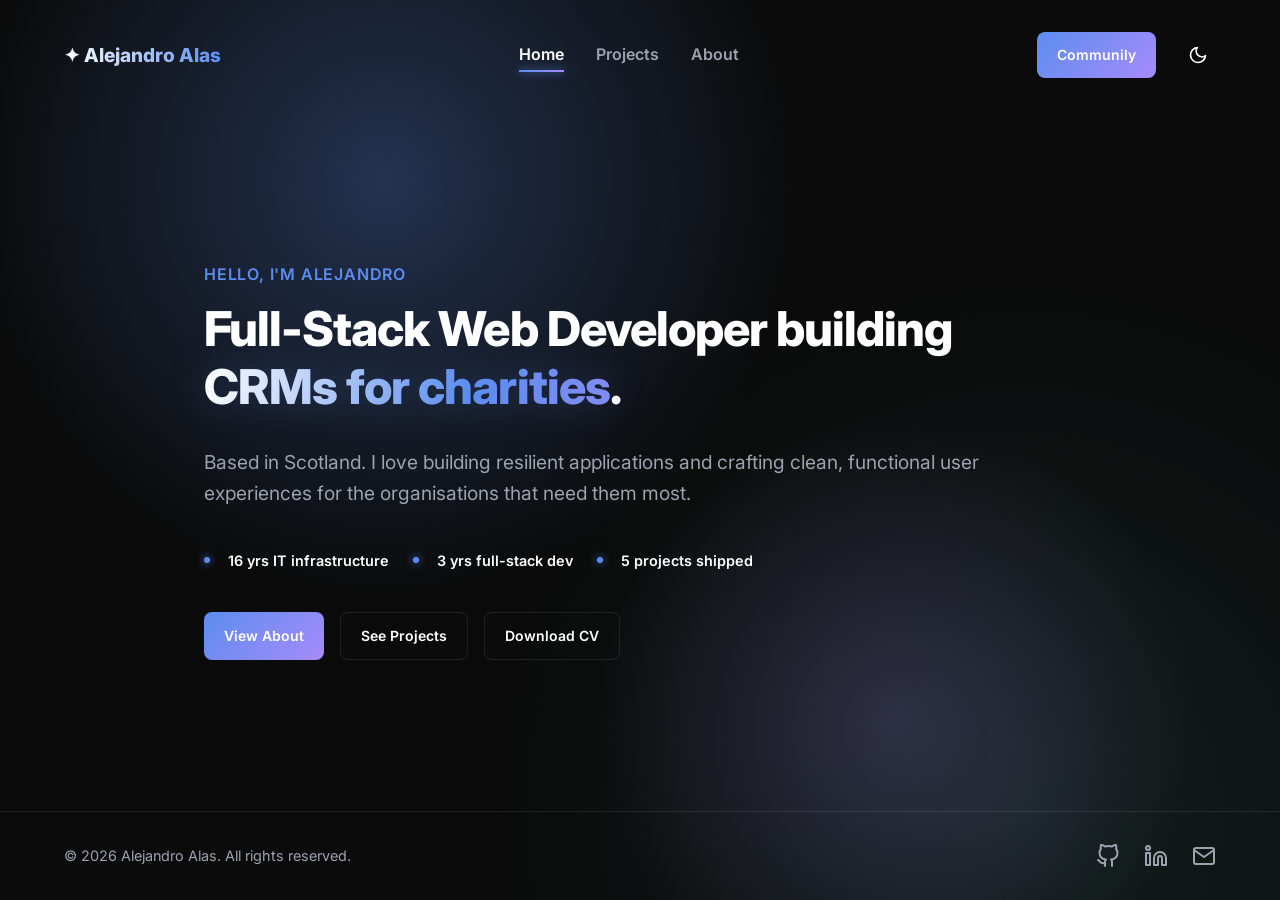
==== commit 33d2a789: "feat: add Communily landing page and update navigation links" ====
--- a/index.html
+++ b/index.html
@@ -39,6 +39,7 @@
             <a href="/about.html">About</a>
         </nav>
         <div class="nav-controls">
+            <a href="/communily.html" class="btn primary nav-communily-btn">Communily</a>
                         <button id="theme-toggle" class="theme-btn" aria-label="Toggle light and dark theme">
                 <span class="theme-icon">
                     <svg xmlns="http://www.w3.org/2000/svg" width="20" height="20" viewBox="0 0 24 24" fill="none"
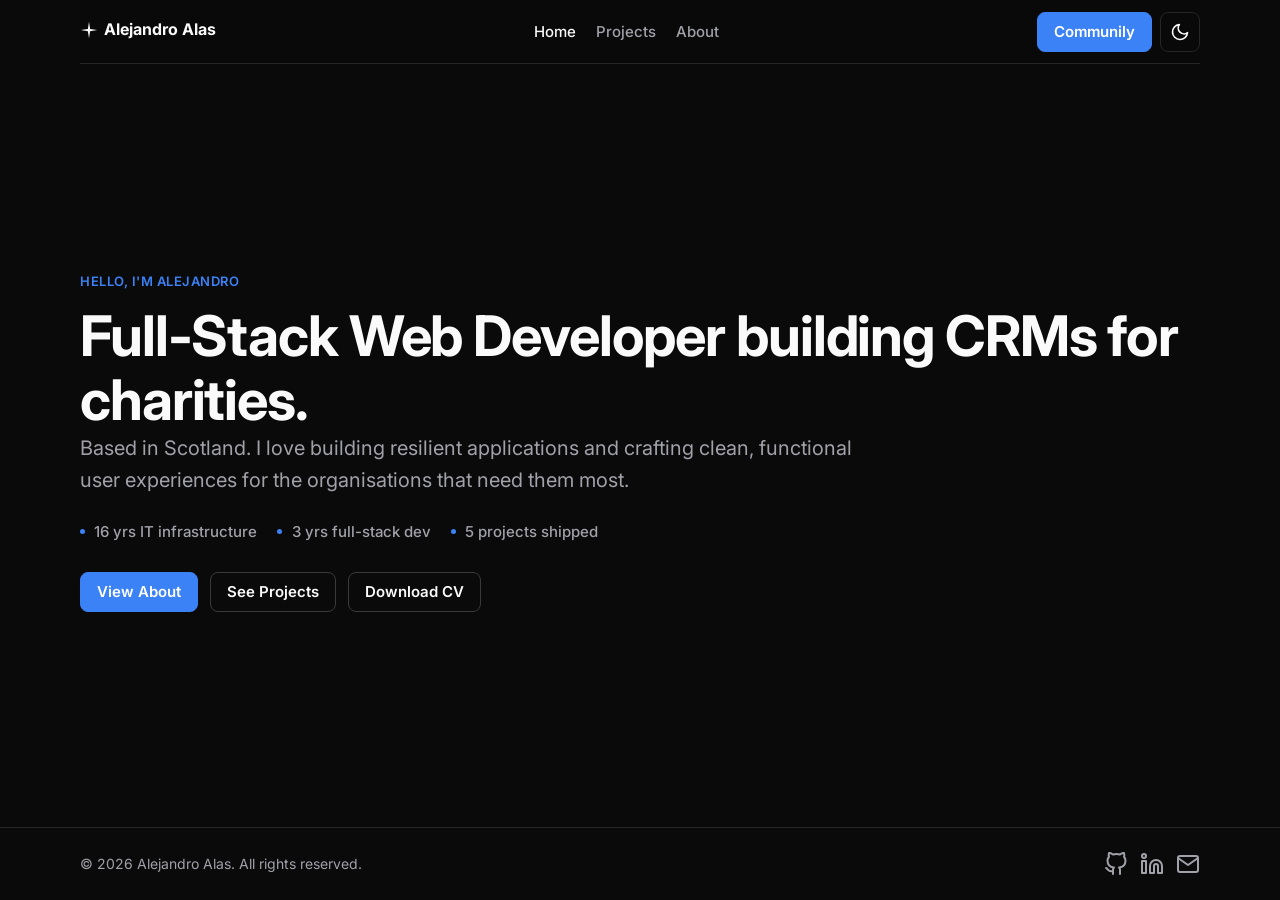
==== commit 17405ce8: "Add design system documentation for portfolio and Communily, including global rules, component specs" ====
--- a/index.html
+++ b/index.html
@@ -22,16 +22,15 @@
     <meta property="og:url" content="https://aalas-dev.netlify.app/">
     <meta property="og:image" content="https://aalas-dev.netlify.app/assets/og-image.png">
     <meta name="twitter:card" content="summary_large_image">
-    <link rel="stylesheet" href="/css/style.css?v=1">
+    <link rel="stylesheet" href="/css/style.css?v=5">
     <link href="https://fonts.googleapis.com/css2?family=Inter:wght@400;600;800&display=swap" rel="stylesheet">
 </head>
 
 <body>
-    <div class="bg-mesh"></div>
-    <div class="bg-noise"></div>
-    <header class="navbar">
+        <a class="skip-link" href="#main">Skip to content</a>
+<header class="navbar">
         <div class="logo">
-            <a href="/index.html">✦ Alejandro Alas</a>
+            <a href="/index.html"><svg class="logo-mark" xmlns="http://www.w3.org/2000/svg" viewBox="0 0 24 24" width="18" height="18" fill="currentColor" aria-hidden="true"><path d="M12 1L13.5 10.5L23 12L13.5 13.5L12 23L10.5 13.5L1 12L10.5 10.5Z"/></svg>Alejandro Alas</a>
         </div>
         <nav class="nav-links">
             <a href="/index.html" class="active">Home</a>
@@ -59,9 +58,9 @@
         </div>
     </header>
 
-    <main class="hero-section">
+    <main id="main" class="hero-section">
         <p class="eyebrow">Hello, I'm Alejandro</p>
-        <h1>Full-Stack Web Developer building <span class="pearl">CRMs for charities</span>.</h1>
+        <h1>Full-Stack Web Developer building CRMs for charities.</h1>
         <p class="subtitle">
             Based in Scotland. I love building resilient applications and crafting clean, functional user experiences for the organisations that need them most.
         </p>
@@ -73,7 +72,7 @@
         <div class="action-links"> 
             <a href="/about.html" class="btn primary">View About</a>
             <a href="/projects.html" class="btn secondary">See Projects</a>
-            <a href="/assets/Alejandro_Alas_CV_2026.pdf" class="btn secondary" target="_blank" download>Download CV</a>
+            <a href="/assets/Alejandro_Alas_CV_2026.pdf" class="btn secondary" target="_blank" download rel="noopener noreferrer">Download CV</a>
         </div>
 
     </main>
@@ -82,7 +81,7 @@
             <p>© 2026 Alejandro Alas. All rights reserved.</p>
 
             <div class="social-links">
-                <a href="https://github.com/aalassv" target="_blank" aria-label="GitHub">
+                <a href="https://github.com/aalassv" target="_blank" aria-label="GitHub" rel="noopener noreferrer">
                     <svg xmlns="http://www.w3.org/2000/svg" width="24" height="24" viewBox="0 0 24 24" fill="none"
                         stroke="currentColor" stroke-width="2" stroke-linecap="round" stroke-linejoin="round">
                         <path
@@ -90,7 +89,7 @@
                         </path>
                     </svg>
                 </a>
-                <a href="https://www.linkedin.com/in/alejandro-alas-/" target="_blank" aria-label="LinkedIn">
+                <a href="https://www.linkedin.com/in/alejandro-alas-/" target="_blank" aria-label="LinkedIn" rel="noopener noreferrer">
                     <svg xmlns="http://www.w3.org/2000/svg" width="24" height="24" viewBox="0 0 24 24" fill="none"
                         stroke="currentColor" stroke-width="2" stroke-linecap="round" stroke-linejoin="round">
                         <path d="M16 8a6 6 0 0 1 6 6v7h-4v-7a2 2 0 0 0-2-2 2 2 0 0 0-2 2v7h-4v-7a6 6 0 0 1 6-6z"></path>
@@ -108,7 +107,7 @@
             </div>
         </div>
     </footer>
-    <script src="/js/main.js?v=1"></script>
+    <script src="/js/main.js?v=5"></script>
 </body>
 
 </html>
--- a/css/style.css
+++ b/css/style.css
@@ -1,1439 +1,336 @@
+/* Portfolio — OpenCode-like, dark-first minimal/product-grade.
+   Design reference: design-system/alejandro-alas-portfolio/MASTER.md
+   Portfolio pages only. Communily (/communily.html) is fully separate and must not load this file. */
+
+@import url('https://fonts.googleapis.com/css2?family=Inter:wght@400;500;600;700;800&display=swap');
+
 :root {
-    /* Single source of truth for color tokens (Light Mode) */
-    --bg: #fafafc;
-    --card: #fff;
-    --card-alt: #f3f4f6;
-    --border: rgba(0, 0, 0, 0.1);
-    --text: #1a1a1a;
-    --muted: #4b5563;
-    --muted-2: #6b7280;
-    --blue: #3b82f6;
-    --yellow: #ca8a04;
-    --green: #16a34a;
-}
-
-[data-theme="dark"] {
-    /* Single source of truth for color tokens (Dark Mode) */
-    --bg: #0A0A0A;
-    --card: #141414;
-    --card-alt: #1A1D22;
-    --border: rgba(255, 255, 255, 0.09);
-    --text: #FFFFFF;
-    --muted: #9CA3AF;
-    --muted-2: #6B7280;
-    --blue: #5B8DEF;
-    --yellow: #EAB308;
-    --green: #22C55E;
-}
-
-/* --- Global Resets & Typography --- */
-* {
-    margin: 0;
-    padding: 0;
-    box-sizing: border-box;
-}
-
-html {
-    scroll-behavior: smooth;
-}
-
+  --color-bg: #0a0a0a;
+  --color-surface: #111111;
+  --color-card: #161616;
+  --color-card-hover: #1c1c1c;
+  --color-border: #262626;
+  --color-border-strong: #3a3a3a;
+  --color-fg: #fafafa;
+  --color-muted: #a1a1aa;
+  --color-faint: #71717a;
+  --color-accent: #3b82f6;
+  --color-accent-hover: #60a5fa;
+  --color-on-accent: #ffffff;
+  --color-ring: #60a5fa;
+  --color-success: #22c55e;
+  --color-success-bg: rgba(34, 197, 94, 0.14);
+  --shadow-sm: 0 1px 2px rgba(0, 0, 0, 0.4);
+  --shadow-md: 0 8px 24px rgba(0, 0, 0, 0.35);
+  --radius: 8px;
+  --radius-lg: 12px;
+  --container: 1120px;
+  --font: 'Inter', system-ui, -apple-system, 'Segoe UI', Roboto, Helvetica, Arial, sans-serif;
+  --font-mono: ui-monospace, 'SFMono-Regular', 'IBM Plex Mono', Menlo, Consolas, monospace;
+  /* compatibility aliases used in case-study content */
+  --bg: var(--color-bg);
+  --card: var(--color-card);
+  --card-alt: var(--color-surface);
+  --border: var(--color-border);
+  --text: var(--color-fg);
+  --muted: var(--color-muted);
+  --muted-2: var(--color-faint);
+  --blue: var(--color-accent);
+  --green: var(--color-success);
+  --yellow: #eab308;
+}
+
+[data-theme="light"] {
+  --color-bg: #fafafa;
+  --color-surface: #ffffff;
+  --color-card: #ffffff;
+  --color-card-hover: #f4f4f5;
+  --color-border: #e4e4e7;
+  --color-border-strong: #d4d4d8;
+  --color-fg: #09090b;
+  --color-muted: #52525b;
+  --color-faint: #71717a;
+  --color-accent: #2563eb;
+  --color-accent-hover: #1d4ed8;
+  --color-on-accent: #ffffff;
+  --color-ring: #2563eb;
+  --color-success: #16a34a;
+  --color-success-bg: rgba(22, 163, 74, 0.12);
+  --shadow-sm: 0 1px 2px rgba(0, 0, 0, 0.06);
+  --shadow-md: 0 8px 24px rgba(0, 0, 0, 0.08);
+}
+
+*, *::before, *::after { box-sizing: border-box; margin: 0; padding: 0; }
+html { scroll-behavior: smooth; }
 body {
-    font-family: 'Inter', sans-serif;
-    background-color: var(--bg);
-    color: var(--text);
-    transition: background-color 0.3s ease, color 0.3s ease;
-    line-height: 1.6;
-    display: flex;
-    flex-direction: column;
-    min-height: 100vh;
-}
-
-/* --- Navigation (Mobile First) --- */
+  font-family: var(--font);
+  font-size: 1rem;
+  line-height: 1.6;
+  color: var(--color-fg);
+  background: var(--color-bg);
+  min-height: 100vh;
+  display: flex;
+  flex-direction: column;
+  -webkit-font-smoothing: antialiased;
+}
+img, svg { display: block; max-width: 100%; }
+a { color: inherit; }
+p { margin: 0 0 1rem; }
+h1, h2, h3, h4 { font-family: var(--font); color: var(--color-fg); line-height: 1.15; letter-spacing: -0.02em; }
+h1 { font-size: clamp(2.25rem, 5vw, 3.5rem); font-weight: 700; }
+h2 { font-size: clamp(1.5rem, 3vw, 2rem); font-weight: 600; line-height: 1.2; }
+h3 { font-size: 1.125rem; font-weight: 600; line-height: 1.3; letter-spacing: -0.01em; }
+strong { font-weight: 600; }
+.mono { font-family: var(--font-mono); }
+
+:focus-visible { outline: 2px solid var(--color-ring); outline-offset: 2px; }
+[id], section[id] { scroll-margin-top: 5.5rem; }
+.no-scroll { overflow: hidden; }
+
+.skip-link {
+  position: absolute; left: 0.75rem; top: 0.5rem;
+  padding: 0.5rem 0.75rem; border-radius: var(--radius);
+  background: var(--color-fg); color: var(--color-bg);
+  font-weight: 600; font-size: 0.875rem; text-decoration: none;
+  transform: translateY(-200%); z-index: 200;
+}
+.skip-link:focus { transform: translateY(0); color: var(--color-bg); }
+
+/* Layout */
+.hero-section, .projects-container, .wrap {
+  flex: 1;
+  width: min(100% - 2rem, var(--container));
+  margin: 0 auto;
+  padding: 3rem 0 4rem;
+}
+.hero-section { display: flex; flex-direction: column; justify-content: center; align-items: flex-start; }
+@media (min-width: 768px) { .hero-section, .projects-container, .wrap { padding: 4.5rem 0 5rem; } }
+
+.eyebrow {
+  margin: 0 0 0.75rem;
+  font-size: 0.8125rem;
+  font-weight: 600;
+  letter-spacing: 0.04em;
+  text-transform: uppercase;
+  color: var(--color-accent);
+}
+.page-title { margin-bottom: 0.75rem; }
+.subtitle { font-size: clamp(1.0625rem, 2.2vw, 1.25rem); color: var(--color-muted); max-width: 62ch; margin-bottom: 1.5rem; }
+.about-content { color: var(--color-muted); font-size: 1.0625rem; max-width: 68ch; display: flex; flex-direction: column; gap: 0.25rem; }
+.about-content p { margin: 0 0 1rem; }
+
+.stat-strip { display: flex; flex-wrap: wrap; gap: 0.5rem 1.25rem; margin: 0 0 1.75rem; color: var(--color-muted); font-size: 0.9375rem; font-weight: 500; }
+.stat-strip span { position: relative; padding-left: 0.9rem; }
+.stat-strip span::before { content: ""; position: absolute; left: 0; top: 0.6em; width: 5px; height: 5px; border-radius: 50%; background: var(--color-accent); }
+
+.action-links { display: flex; flex-wrap: wrap; gap: 0.75rem; }
+
+/* Navbar */
 .navbar {
-    display: flex;
-    justify-content: space-between;
-    align-items: center;
-    padding: 2rem 5%;
-    position: relative;
-    max-width: 1280px;
-    margin: 0 auto;
-    width: 100%;
-}
-
-.logo a {
-    text-decoration: none;
-    color: var(--text);
-    font-weight: 800;
-    font-size: 1.2rem;
-}
-
-.nav-controls {
-    display: flex;
-    align-items: center;
-    gap: 1.5rem;
-}
-
-.theme-btn {
-    background: none;
-    border: none;
-    color: var(--text);
-    display: flex;
-    align-items: center;
-    gap: 0.5rem;
-    cursor: pointer;
-    font-family: inherit;
-    font-size: 1rem;
-    font-weight: 500;
-    transition: opacity 0.2s ease;
-}
-
-.theme-btn:hover {
-    opacity: 0.7;
-}
-
-.theme-text {
-    display: none;
-}
-
-.hamburger {
-    background: none;
-    border: none;
-    color: var(--text);
-    cursor: pointer;
-    display: flex;
-    align-items: center;
-}
-
-/* Mobile Dropdown Menu */
-.nav-links {
-    display: flex;
-    position: absolute;
-    top: 100%;
-    left: 0;
-    width: 100%;
-    background-color: var(--bg);
-    flex-direction: column;
-    padding: 2rem 0;
-    text-align: center;
-    z-index: 1000;
-
-    /* Hidden states for mobile */
-    opacity: 0;
-    pointer-events: none;
-    transform: translateY(-10px);
-    transition: opacity 0.2s ease, transform 0.2s ease;
-    box-shadow: 0 10px 15px -3px rgba(0, 0, 0, 0.3);
-}
-
-.nav-links.show {
-    opacity: 1;
-    pointer-events: auto;
-    transform: translateY(0);
-}
-
-.nav-links a {
-    text-decoration: none;
-    color: var(--muted);
-    margin: 1rem 0;
-    display: inline-block;
-    width: 100%;
-    font-size: 1.2rem;
-    font-weight: 600;
-    transition: color 0.2s;
-}
-
-.nav-links a:hover,
-.nav-links a.active {
-    color: var(--text);
-}
-
-/* --- Base Layout (Mobile First) --- */
-.hero-section,
-.projects-container,
-.wrap {
-    flex: 1;
-    width: 100%;
-    padding: 2rem 5%;
-    margin: 0 auto;
-}
-
-.hero-section {
-    display: flex;
-    flex-direction: column;
-    justify-content: center;
-    align-items: flex-start;
-}
-
-.hero-section h1,
-.page-title {
-    font-size: 2.5rem;
-    margin-bottom: 2rem;
-    line-height: 1.2;
-}
-
-.subtitle {
-    font-size: 1.2rem;
-    color: var(--muted);
-    margin-bottom: 2.5rem;
-}
-
-.about-content {
-    display: flex;
-    flex-direction: column;
-    gap: 1.5rem;
-    color: var(--muted);
-    font-size: 1.1rem;
-}
-
-/* --- Buttons --- */
-.action-links {
-    display: flex;
-    flex-wrap: wrap;
-    gap: 1rem;
-    margin-top: 0.5rem;
-}
-
-/* --- Apple-Style Projects Grid --- */
-.projects-grid {
-    display: grid;
-    grid-template-columns: repeat(auto-fit, minmax(320px, 1fr));
-    gap: 2rem;
-    padding-top: 2rem;
-}
-
+  position: sticky; top: 0; z-index: 100;
+  width: min(100% - 2rem, var(--container));
+  margin: 0 auto;
+  display: flex; align-items: center; justify-content: space-between; gap: 1rem;
+  min-height: 4rem; padding: 0.5rem 0;
+  background: color-mix(in srgb, var(--color-bg) 88%, transparent);
+  backdrop-filter: blur(10px);
+  border-bottom: 1px solid var(--color-border);
+}
+.logo a { display: inline-flex; align-items: center; gap: 0.4rem; text-decoration: none; color: var(--color-fg); font-weight: 700; font-size: 1rem; }
+.logo-mark { color: var(--color-fg); }
+.nav-controls { display: flex; align-items: center; gap: 0.5rem; }
+.nav-links { display: flex; align-items: center; gap: 1.25rem; }
+.nav-links a { text-decoration: none; color: var(--color-muted); font-weight: 500; font-size: 0.9375rem; }
+.nav-links a:hover, .nav-links a.active { color: var(--color-fg); }
+.theme-btn, .hamburger {
+  display: inline-flex; align-items: center; justify-content: center;
+  width: 2.5rem; height: 2.5rem; padding: 0;
+  border: 1px solid var(--color-border); border-radius: var(--radius);
+  background: transparent; color: var(--color-fg); cursor: pointer;
+}
+.theme-btn:hover, .hamburger:hover { background: var(--color-card); border-color: var(--color-border-strong); }
+.theme-icon { display: inline-flex; }
+.hamburger { display: none; }
+.nav-communily-btn { padding: 0.45rem 0.85rem; font-size: 0.875rem; }
+
+@media (max-width: 860px) {
+  .hamburger { display: inline-flex; }
+  .nav-links {
+    display: none; position: absolute; top: 100%; left: 0; right: 0;
+    flex-direction: column; align-items: flex-start; gap: 0.25rem;
+    padding: 0.75rem 1rem 1rem; margin: 0 -1rem;
+    background: var(--color-bg); border-bottom: 1px solid var(--color-border);
+  }
+  .nav-links.show { display: flex; }
+  .nav-links a { padding: 0.375rem 0; font-size: 1rem; }
+  .nav-communily-btn { display: none; }
+}
+
+/* Buttons */
+.btn {
+  display: inline-flex; align-items: center; justify-content: center; gap: 0.5rem;
+  padding: 0.625rem 1rem; border-radius: var(--radius);
+  font: inherit; font-weight: 600; font-size: 0.9375rem; line-height: 1.2;
+  text-decoration: none; cursor: pointer; border: 1px solid transparent;
+  background: transparent; color: var(--color-fg);
+  transition: background-color 150ms ease, border-color 150ms ease, color 150ms ease;
+}
+.btn.primary { background: var(--color-accent); color: var(--color-on-accent); border-color: var(--color-accent); }
+.btn.primary:hover { background: var(--color-accent-hover); border-color: var(--color-accent-hover); }
+.btn.secondary { background: transparent; color: var(--color-fg); border-color: var(--color-border-strong); }
+.btn.secondary:hover { background: var(--color-card); border-color: var(--color-muted); }
+
+/* Tags / badges */
+.tech-tags, .tag-row, .status-row { display: flex; flex-wrap: wrap; gap: 0.5rem; }
+.tech-tags { margin-top: 1rem; }
+.status-row { margin-top: 1.25rem; }
+.tag, .badge {
+  display: inline-flex; align-items: center;
+  padding: 0.2rem 0.6rem; border-radius: 999px;
+  font-size: 0.8125rem; font-weight: 500; line-height: 1.4;
+  color: var(--color-muted); background: var(--color-surface); border: 1px solid var(--color-border);
+}
+.badge.live { color: var(--color-success); background: var(--color-success-bg); border-color: transparent; }
+
+/* Project cards */
+.projects-grid { display: grid; grid-template-columns: repeat(auto-fit, minmax(280px, 1fr)); gap: 1.25rem; margin-top: 1.5rem; }
 .apple-card {
-    background-color: var(--card);
-    border: 1px solid var(--border);
-    border-radius: 24px;
-    overflow: hidden;
-    position: relative;
-    display: flex;
-    flex-direction: column;
-    transition: transform 0.3s ease, box-shadow 0.3s ease;
-    box-shadow: 0 4px 20px rgba(0, 0, 0, 0.08);
-    min-height: 450px;
-    cursor: pointer;
-}
-
-[data-theme="dark"] .apple-card {
-    background-color: #1a1a1a;
-    box-shadow: 0 4px 20px rgba(0, 0, 0, 0.4);
-}
-
-.apple-card:hover {
-    transform: scale(1.02);
-}
-
-.card-content {
-    padding: 2.5rem 2rem 0 2rem;
-    flex-grow: 1;
-    z-index: 2;
-}
-
-.card-category {
-    font-size: 0.85rem;
-    font-weight: 600;
-    text-transform: uppercase;
-    letter-spacing: 0.5px;
-    color: var(--muted);
-    display: block;
-    margin-bottom: 0.5rem;
-}
-
-.apple-card h3 {
-    font-size: 1.8rem;
-    font-weight: 800;
-    margin-bottom: 1rem;
-    line-height: 1.2;
-}
-
-.card-desc {
-    color: var(--muted);
-    font-size: 1rem;
-    line-height: 1.5;
-}
-
-.tech-tags {
-    display: flex;
-    flex-wrap: wrap;
-    gap: 8px;
-    margin-top: 1rem;
-}
-
-.card-image-wrapper {
-    width: 100%;
-    height: 250px;
-    margin-top: 2rem;
-    display: flex;
-    justify-content: center;
-    align-items: flex-end;
-    background-color: var(--card-alt);
-}
-
-.card-image {
-    width: auto;
-    height: 90%;
-    object-fit: contain;
-    border-top-left-radius: 12px;
-    border-top-right-radius: 12px;
-    box-shadow: 0 -4px 15px rgba(0, 0, 0, 0.1);
-}
-
+  position: relative; display: flex; flex-direction: column;
+  background: var(--color-card); border: 1px solid var(--color-border);
+  border-radius: var(--radius-lg); overflow: hidden; cursor: pointer;
+}
+.apple-card:hover { border-color: var(--color-border-strong); }
+.card-content { padding: 1.5rem 1.5rem 0; flex: 1; }
+.card-category { display: block; margin-bottom: 0.4rem; font-size: 0.8125rem; font-weight: 600; color: var(--color-accent); }
+.apple-card h3 { margin-bottom: 0.5rem; font-size: 1.25rem; }
+.card-desc { color: var(--color-muted); font-size: 0.9375rem; margin: 0; }
+.card-image-wrapper { margin-top: 1.25rem; padding: 0 1.5rem 1.5rem; }
+.card-image { width: 100%; height: 180px; object-fit: cover; border-radius: var(--radius); border: 1px solid var(--color-border); background: var(--color-surface); }
 .card-link-icon {
-    position: absolute;
-    bottom: 1.5rem;
-    right: 1.5rem;
-    color: var(--text);
-    background-color: var(--bg);
-    border-radius: 50%;
-    width: 36px;
-    height: 36px;
-    display: flex;
-    align-items: center;
-    justify-content: center;
-    text-decoration: none;
-    transition: opacity 0.2s;
-    z-index: 3;
-}
-
-.card-link-icon:hover {
-    opacity: 0.7;
-}
-
-
-/* --- Footer (Mobile First) --- */
-.footer {
-    border-top: 1px solid var(--border);
-    width: 100%;
-}
-
+  position: absolute; right: 1rem; bottom: 1rem;
+  display: inline-flex; align-items: center; justify-content: center;
+  width: 2.25rem; height: 2.25rem; border-radius: 999px;
+  background: var(--color-surface); border: 1px solid var(--color-border); color: var(--color-fg);
+  text-decoration: none;
+}
+.card-link-icon:hover { border-color: var(--color-accent); color: var(--color-accent); }
+
+/* Footer */
+.footer { border-top: 1px solid var(--color-border); width: 100%; margin-top: auto; }
 .footer-content {
-    display: flex;
-    flex-direction: column-reverse;
-    align-items: center;
-    gap: 1.5rem;
-    padding: 2rem 5%;
-    font-size: 0.9rem;
-    color: var(--muted);
-    text-align: center;
-    max-width: 1280px;
-    margin: 0 auto;
-    width: 100%;
-}
-
-.social-links {
-    display: flex;
-    gap: 1.5rem;
-}
-
-.social-links a {
-    color: var(--muted);
-    text-decoration: none;
-    display: flex;
-    transition: color 0.2s ease, transform 0.2s ease;
-}
-
-.social-links a:hover {
-    color: var(--text);
-    transform: translateY(-3px);
-}
-
-/* --- Tablet and Desktop Layout --- */
-@media (min-width: 768px) {
-
-    .hero-section,
-    .projects-container,
-    .wrap {
-        margin: 4rem auto;
-        max-width: 1000px;
-    }
-
-    .hero-section h1,
-    .page-title {
-        font-size: 3rem;
-    }
-
-    .hamburger {
-        display: none;
-    }
-
-    .nav-links {
-        display: flex;
-        position: static;
-        flex-direction: row;
-        width: auto;
-        padding: 0;
-        background-color: transparent;
-        box-shadow: none;
-        opacity: 1;
-        pointer-events: auto;
-        transform: none;
-    }
-
-    .nav-links a {
-        margin: 0 1rem;
-        width: auto;
-        font-size: 1rem;
-        display: inline;
-    }
-
-    .theme-text {
-        display: inline;
-    }
-
-    .footer {
-        flex-direction: row;
-        justify-content: space-between;
-    }
-
-    .footer-content {
-        flex-direction: row;
-        justify-content: space-between;
-    }
-}
-
-.eyebrow {
-    font-size: 1rem;
-    font-weight: 600;
-    color: var(--blue);
-    margin-bottom: 0.75rem;
-    text-transform: uppercase;
-    letter-spacing: 0.05em;
-}
-
-/* =========================================
-   CASE STUDY SPECIFIC STYLES
-   ========================================= */
-
-
-.page-grid {
-    display: grid;
-    grid-template-columns: 210px 1fr;
-    gap: 48px;
-    align-items: start;
-}
-
-@media (max-width: 860px) {
-    .page-grid {
-        grid-template-columns: 1fr;
-    }
-
-    .rail {
-        display: none;
-    }
-}
-
-/* Case Study Typography Overrides */
-h1,
-h2,
-h3 {
-    color: var(--text);
-    margin: 0 0 0.4em 0;
-    letter-spacing: -0.02em;
-    font-weight: 800;
-}
-
-.mono {
-    font-family: 'IBM Plex Mono', monospace;
-}
-
-.case-study a {
-    color: inherit;
-    text-decoration: none;
-}
-
-.logo {
-    font-size: 19px;
-    font-weight: 700;
-    color: var(--text);
-    display: flex;
-    align-items: center;
-    gap: 8px;
-}
-
-.logo .mark {
-    color: var(--text);
-}
-
-.theme-icon {
-    width: 36px;
-    height: 36px;
-    display: flex;
-    align-items: center;
-    justify-content: center;
-    border-radius: 50%;
-    color: var(--text);
-    font-size: 16px;
-}
-
-/* Case Study Hero */
-.hero {
-    padding: 56px 0 40px 0;
-}
-
-.hero h1 {
-    font-size: clamp(32px, 4.5vw, 48px);
-    max-width: 16ch;
-}
-
-.hero .tagline {
-    font-size: 17px;
-    color: var(--muted);
-    max-width: 60ch;
-    margin-top: 14px;
-}
-
-.status-row {
-    display: flex;
-    flex-wrap: wrap;
-    gap: 10px;
-    margin-top: 24px;
-}
-
-.badge {
-    font-size: 12px;
-    font-weight: 600;
-    padding: 6px 13px;
-    border-radius: 20px;
-    border: 1px solid var(--border);
-    color: var(--muted);
-}
-
-.badge.live {
-    background: var(--green);
-    color: #04140A;
-    border-color: var(--green);
-}
-
-.hero-actions {
-    margin-top: 28px;
-    display: flex;
-    gap: 14px;
-    flex-wrap: wrap;
-}
-
-.btn {
-    font-size: 14px;
-    font-weight: 600;
-    padding: 12px 20px;
-    border-radius: 8px;
-    display: inline-flex;
-    align-items: center;
-    gap: 8px;
-    text-decoration: none;
-}
-
-.btn.primary {
-    background: var(--blue);
-    color: #FFFFFF;
-}
-
-.btn.primary:hover {
-    filter: brightness(1.1);
-}
-
-[data-theme="dark"] .btn.primary {
-    background: #2563EB;
-}
-
-[data-theme="dark"] .btn.primary:hover {
-    background: #3b76f0;
-}
-
-.btn.secondary {
-    background: transparent;
-    color: var(--text);
-    border: 1px solid var(--border);
-}
-
-.btn.secondary:hover {
-    border-color: var(--text);
-}
-
-/* Case Study Rail */
-.rail {
-    display: block;
-    position: sticky;
-    top: 40px;
-    padding-top: 70px;
-    border-left: 1px solid var(--border);
-    padding-left: 20px;
-}
-
-.rail-title {
-    font-size: 11px;
-    text-transform: uppercase;
-    font-weight: 700;
-    color: var(--muted-2);
-    letter-spacing: 0.06em;
-    margin-bottom: 16px;
-}
-
-.rail a {
-    display: block;
-    font-size: 13.5px;
-    color: var(--muted);
-    padding: 8px 0;
-    border-left: 2px solid transparent;
-    margin-left: -21px;
-    padding-left: 19px;
-    transition: color 0.15s, border-color 0.15s;
-}
-
-.rail a:hover,
-.rail a.active {
-    color: var(--text);
-    border-left-color: var(--blue);
-}
-
-/* Case Study Section base */
-.case-study section {
-    padding: 52px 0;
-    border-bottom: 1px solid var(--border);
-}
-
-.case-study section:last-of-type {
-    border-bottom: none;
-}
-
-.section-label {
-    font-size: 12px;
-    font-weight: 700;
-    color: var(--muted-2);
-    text-transform: uppercase;
-    letter-spacing: 0.06em;
-    margin-bottom: 10px;
-}
-
-section h2 {
-    font-size: 26px;
-}
-
-.lede {
-    font-size: 16px;
-    max-width: 68ch;
-    color: var(--muted);
-}
-
-/* Case Study Meta grid */
-.meta-grid {
-    display: grid;
-    grid-template-columns: repeat(3, 1fr);
-    gap: 16px;
-    margin-top: 26px;
-}
-
-@media (max-width: 700px) {
-    .meta-grid {
-        grid-template-columns: 1fr;
-    }
-}
-
-.meta-card {
-    background: var(--card);
-    border: 1px solid var(--border);
-    border-radius: 14px;
-    padding: 18px 20px;
-}
-
-.meta-card .k {
-    font-size: 11px;
-    font-weight: 700;
-    text-transform: uppercase;
-    color: var(--muted-2);
-    margin-bottom: 6px;
-}
-
-.meta-card .v {
-    font-size: 15px;
-    font-weight: 600;
-    color: var(--text);
-}
-
-/* Case Study Role split */
-.role-split {
-    display: grid;
-    grid-template-columns: 1fr 1fr;
-    gap: 20px;
-    margin-top: 26px;
-}
-
-@media (max-width: 700px) {
-    .role-split {
-        grid-template-columns: 1fr;
-    }
-}
-
-.role-card {
-    padding: 24px;
-    border-radius: 16px;
-    border: 1px solid var(--border);
-    background: var(--card);
-}
-
-.role-card h3 {
-    font-size: 17px;
-}
-
-.role-card ul {
-    padding-left: 20px;
-    margin: 12px 0 0 0;
-}
-
-.role-card li {
-    margin-bottom: 8px;
-    font-size: 14.5px;
-    color: var(--muted);
-}
-
-.role-card.mine li::marker {
-    color: var(--blue);
-}
-
-/* Case Study Sketch note (excalidraw) */
-.sketch-note {
-    margin-top: 22px;
-    background: var(--card);
-    border: 1.5px dashed var(--border);
-    border-radius: 14px;
-    padding: 22px 24px;
-    position: relative;
-}
-
-.sketch-note::before {
-    content: "✎ excalidraw session";
-    position: absolute;
-    top: -11px;
-    left: 20px;
-    background: var(--bg);
-    padding: 0 8px;
-    font-size: 11px;
-    font-weight: 700;
-    color: var(--blue);
-    text-transform: uppercase;
-    letter-spacing: 0.05em;
-}
-
-.sketch-note p {
-    margin: 0;
-    font-size: 14.5px;
-    color: var(--muted);
-}
-
-/* Case Study Trello strip */
-.trello-strip {
-    margin-top: 26px;
-    display: grid;
-    grid-template-columns: repeat(3, 1fr);
-    gap: 16px;
-}
-
-@media (max-width: 700px) {
-    .trello-strip {
-        grid-template-columns: 1fr;
-    }
-}
-
-.trello-col {
-    background: var(--card);
-    border: 1px solid var(--border);
-    border-radius: 14px;
-    padding: 14px;
-}
-
-.trello-col-title {
-    font-size: 11px;
-    font-weight: 700;
-    text-transform: uppercase;
-    color: var(--muted-2);
-    margin-bottom: 10px;
-    letter-spacing: 0.05em;
-}
-
-.sticky {
-    background: var(--card-alt);
-    border-radius: 8px;
-    padding: 10px 12px;
-    font-size: 13px;
-    color: var(--muted);
-    margin-bottom: 8px;
-    border-left: 3px solid var(--yellow);
-}
-
-.trello-col.doing .sticky {
-    border-left-color: var(--blue);
-}
-
-.trello-col.done .sticky {
-    border-left-color: var(--green);
-    opacity: 0.8;
-}
-
-/* Case Study Features */
-.feature {
-    display: grid;
-    grid-template-columns: 1fr 1fr;
-    gap: 32px;
-    align-items: center;
-    padding: 32px 0;
-    border-top: 1px solid var(--border);
-}
-
-.feature:first-of-type {
-    border-top: none;
-}
-
-.feature:nth-of-type(even) .feature-media {
-    order: 2;
-}
-
-@media (max-width: 800px) {
-    .feature {
-        grid-template-columns: 1fr;
-    }
-
-    .feature:nth-of-type(even) .feature-media {
-        order: 0;
-    }
-}
-
-.feature-media {
-    background: var(--card);
-    border: 1px solid var(--border);
-    border-radius: 14px;
-    aspect-ratio: 16/10;
-    display: flex;
-    align-items: center;
-    justify-content: center;
-    color: var(--muted-2);
-    font-size: 12px;
-    text-align: center;
-    padding: 16px;
-}
-
-.feature-num {
-    font-size: 13px;
-    font-weight: 700;
-    color: var(--blue);
-    margin-bottom: 8px;
-}
-
-.feature h3 {
-    font-size: 19px;
-}
-
-.feature p {
-    font-size: 14.5px;
-    color: var(--muted);
-}
-
-/* Case Study Tags */
-.tag-row {
-    display: flex;
-    flex-wrap: wrap;
-    gap: 8px;
-    margin-top: 20px;
-}
-
-.tag {
-    font-size: 12px;
-    font-weight: 600;
-    padding: 6px 12px;
-    border-radius: 20px;
-    background: var(--card);
-    border: 1px solid var(--border);
-    color: var(--muted);
-}
-
-/* Case Study Decisions */
-.decision {
-    margin-top: 18px;
-    padding: 18px 20px;
-    background: var(--card);
-    border: 1px solid var(--border);
-    border-left: 3px solid var(--blue);
-    border-radius: 0 14px 14px 0;
-}
-
-.decision .k {
-    font-size: 11px;
-    font-weight: 700;
-    text-transform: uppercase;
-    color: var(--blue);
-    margin-bottom: 6px;
-}
-
-.decision p {
-    margin: 0;
-    font-size: 14.5px;
-    color: var(--muted);
-}
-
-/* Case Study Impact */
-.impact-grid {
-    display: grid;
-    grid-template-columns: repeat(4, 1fr);
-    gap: 16px;
-    margin-top: 26px;
-}
-
-@media (max-width: 700px) {
-    .impact-grid {
-        grid-template-columns: 1fr 1fr;
-    }
-}
-
-.impact-stat {
-    background: var(--card);
-    border: 1px solid var(--border);
-    border-radius: 14px;
-    padding: 20px;
-}
-
-.impact-stat .num {
-    font-size: 32px;
-    font-weight: 800;
-    color: var(--text);
-}
-
-.impact-stat .label {
-    font-size: 12.5px;
-    color: var(--muted-2);
-    margin-top: 4px;
-}
-
-/* Case Study Reflection */
-.reflection {
-    background: var(--card);
-    border: 1px solid var(--border);
-    border-radius: 16px;
-    padding: 32px;
-}
-
-.reflection p {
-    color: var(--muted);
-    max-width: 65ch;
-}
-
-/* Case Study Footer nav */
-.footer-nav {
-    padding: 44px 0 70px 0;
-    display: flex;
-    justify-content: space-between;
-    align-items: center;
-    flex-wrap: wrap;
-    gap: 16px;
-}
-
-.footer-nav a {
-    font-size: 14px;
-    font-weight: 600;
-    color: var(--text);
-}
-
-.footer-nav .back {
-    color: var(--muted);
-    font-weight: 500;
-}
-
-.footer-nav a:hover {
-    color: var(--blue);
-}
-
-/* Mobile Override for Rail */
-@media (max-width: 860px) {
-    .rail {
-        display: none !important;
-    }
-}
-/* --- Feature Image Hover State --- */
-.feature-media {
-    padding: 0;
-    overflow: hidden;
-}
-
-.zoomable-image {
-    width: 100%;
-    height: 100%;
-    object-fit: cover;
-    cursor: pointer;
-    transition: transform 0.3s ease;
-}
-
-.zoomable-image:hover {
-    transform: scale(1.03);
-}
-
-/* --- Thumbnail Grid (On Page) --- */
-.thumbnail-grid {
-    display: grid;
-    grid-template-columns: repeat(auto-fit, minmax(150px, 1fr));
-    gap: 16px;
-    padding: 0;
-    background: transparent;
-    border: none;
-}
-
-.thumbnail-grid .zoomable-image {
-    width: 100%;
-    aspect-ratio: 4/3;
-    object-fit: cover;
-    border-radius: 8px;
-    cursor: pointer;
-    transition: transform 0.2s ease, box-shadow 0.2s ease;
-    box-shadow: 0 4px 10px rgba(0,0,0,0.2);
-}
-
-.thumbnail-grid .zoomable-image:hover {
-    transform: translateY(-3px);
-    box-shadow: 0 8px 15px rgba(0,0,0,0.4);
-}
-
-/* --- Full-Screen Swipeable Lightbox --- */
+  width: min(100% - 2rem, var(--container)); margin: 0 auto;
+  display: flex; align-items: center; justify-content: space-between; gap: 1rem; flex-wrap: wrap;
+  padding: 1.5rem 0; color: var(--color-muted); font-size: 0.875rem;
+}
+.footer-content p { margin: 0; }
+.social-links { display: flex; align-items: center; gap: 0.75rem; }
+.social-links a { color: var(--color-muted); display: inline-flex; }
+.social-links a:hover { color: var(--color-fg); }
+
+/* Case study */
+.case-study .hero { padding: 0 0 2rem; margin-bottom: 0.5rem; }
+.case-study .hero h1 { margin-bottom: 0.75rem; max-width: 22ch; }
+.case-study .tagline { color: var(--color-muted); font-size: 1.0625rem; max-width: 68ch; margin: 0; }
+.case-study .hero-actions { display: flex; flex-wrap: wrap; gap: 0.75rem; margin-top: 1.5rem; }
+
+.page-grid { display: grid; grid-template-columns: 200px 1fr; gap: 2.5rem; align-items: start; }
+@media (max-width: 860px) { .page-grid { grid-template-columns: 1fr; } .rail { display: none; } }
+
+.rail { position: sticky; top: 5.5rem; padding-left: 1rem; border-left: 1px solid var(--color-border); }
+.rail-title { font-size: 0.75rem; font-weight: 700; text-transform: uppercase; letter-spacing: 0.05em; color: var(--color-faint); margin-bottom: 0.75rem; }
+.rail a { display: block; padding: 0.4rem 0 0.4rem 0.75rem; margin-left: -1rem; border-left: 2px solid transparent; text-decoration: none; color: var(--color-muted); font-size: 0.875rem; }
+.rail a:hover, .rail a.active { color: var(--color-fg); border-left-color: var(--color-accent); }
+
+.case-study section { padding: 2.5rem 0; border-bottom: 1px solid var(--color-border); }
+.case-study section:last-of-type { border-bottom: none; }
+.section-label { font-size: 0.75rem; font-weight: 700; text-transform: uppercase; letter-spacing: 0.05em; color: var(--color-faint); margin-bottom: 0.5rem; }
+.lede { color: var(--color-muted); font-size: 1rem; max-width: 68ch; }
+
+.meta-grid { display: grid; grid-template-columns: repeat(auto-fit, minmax(180px, 1fr)); gap: 0.75rem; margin-top: 1.25rem; }
+.meta-card { background: var(--color-card); border: 1px solid var(--color-border); border-radius: var(--radius-lg); padding: 1rem 1.1rem; }
+.meta-card .k { font-size: 0.75rem; font-weight: 700; text-transform: uppercase; letter-spacing: 0.04em; color: var(--color-faint); margin-bottom: 0.25rem; }
+.meta-card .v { font-size: 0.9375rem; font-weight: 600; color: var(--color-fg); }
+
+.role-split { display: grid; grid-template-columns: repeat(auto-fit, minmax(260px, 1fr)); gap: 1rem; margin-top: 1.25rem; }
+.role-card { background: var(--color-card); border: 1px solid var(--color-border); border-radius: var(--radius-lg); padding: 1.25rem; }
+.role-card h3 { margin-bottom: 0.75rem; }
+.role-card ul { padding-left: 1.1rem; margin: 0; }
+.role-card li { color: var(--color-muted); font-size: 0.9375rem; margin-bottom: 0.4rem; }
+.role-card.mine li::marker { color: var(--color-accent); }
+
+.sketch-note { position: relative; margin-top: 1.25rem; background: var(--color-card); border: 1px dashed var(--color-border-strong); border-radius: var(--radius-lg); padding: 1.25rem; }
+.sketch-note::before { content: "✎ design note"; position: absolute; top: -0.6rem; left: 1rem; background: var(--color-bg); padding: 0 0.4rem; font-size: 0.6875rem; font-weight: 700; text-transform: uppercase; letter-spacing: 0.04em; color: var(--color-accent); }
+.sketch-note p { margin: 0; color: var(--color-muted); font-size: 0.9375rem; }
+
+.trello-strip { display: grid; grid-template-columns: repeat(auto-fit, minmax(180px, 1fr)); gap: 0.75rem; margin-top: 1.25rem; }
+.trello-col { background: var(--color-card); border: 1px solid var(--color-border); border-radius: var(--radius-lg); padding: 0.9rem; }
+.trello-col-title { font-size: 0.75rem; font-weight: 700; text-transform: uppercase; letter-spacing: 0.04em; color: var(--color-faint); margin-bottom: 0.6rem; }
+.sticky { background: var(--color-surface); border: 1px solid var(--color-border); border-left: 3px solid #eab308; border-radius: 6px; padding: 0.6rem 0.7rem; font-size: 0.8125rem; color: var(--color-muted); margin-bottom: 0.5rem; }
+.trello-col.doing .sticky { border-left-color: var(--color-accent); }
+.trello-col.done .sticky { border-left-color: var(--color-success); }
+
+.feature { display: grid; grid-template-columns: 1fr 1fr; gap: 1.5rem; align-items: start; padding: 1.75rem 0; border-top: 1px solid var(--color-border); }
+.feature:first-of-type { border-top: none; padding-top: 0.5rem; }
+.feature:nth-of-type(even) .feature-media { order: 2; }
+@media (max-width: 800px) { .feature { grid-template-columns: 1fr; } .feature:nth-of-type(even) .feature-media { order: 0; } }
+.feature-num { font-size: 0.8125rem; font-weight: 700; color: var(--color-accent); margin-bottom: 0.35rem; }
+.feature h3 { margin-bottom: 0.5rem; }
+.feature p { color: var(--color-muted); font-size: 0.9375rem; margin: 0; }
+.feature code { font-family: var(--font-mono); font-size: 0.85em; background: var(--color-surface); border: 1px solid var(--color-border); padding: 0.05em 0.3em; border-radius: 4px; }
+.feature-media { background: var(--color-card); border: 1px solid var(--color-border); border-radius: var(--radius-lg); min-height: 180px; overflow: hidden; }
+.thumbnail-grid { display: grid; grid-template-columns: repeat(auto-fit, minmax(140px, 1fr)); gap: 0.6rem; padding: 0.75rem; }
+.zoomable-image { width: 100%; aspect-ratio: 4 / 3; object-fit: cover; border-radius: 6px; border: 1px solid var(--color-border); cursor: pointer; }
+.zoomable-image:hover { border-color: var(--color-border-strong); }
+
+.decision { margin-top: 1rem; padding: 1rem 1.1rem; background: var(--color-card); border: 1px solid var(--color-border); border-left: 3px solid var(--color-accent); border-radius: 0 var(--radius-lg) var(--radius-lg) 0; }
+.decision .k { font-size: 0.75rem; font-weight: 700; text-transform: uppercase; letter-spacing: 0.04em; color: var(--color-accent); margin-bottom: 0.35rem; }
+.decision p { margin: 0; color: var(--color-muted); font-size: 0.9375rem; }
+
+.impact-grid { display: grid; grid-template-columns: repeat(auto-fit, minmax(150px, 1fr)); gap: 0.75rem; margin-top: 1.25rem; }
+.impact-stat { background: var(--color-card); border: 1px solid var(--color-border); border-radius: var(--radius-lg); padding: 1.1rem; }
+.impact-stat .num { font-size: 1.75rem; font-weight: 700; color: var(--color-fg); letter-spacing: -0.02em; }
+.impact-stat .label { color: var(--color-muted); font-size: 0.8125rem; margin-top: 0.2rem; }
+
+.reflection { background: var(--color-card); border: 1px solid var(--color-border); border-radius: var(--radius-lg); padding: 1.5rem; }
+.reflection h2 { margin-bottom: 0.75rem; }
+.reflection p { color: var(--color-muted); max-width: 68ch; margin: 0; }
+
+.footer-nav { display: flex; flex-wrap: wrap; justify-content: space-between; gap: 0.75rem; padding: 2rem 0 0.5rem; }
+.footer-nav a { color: var(--color-accent); text-decoration: none; font-weight: 500; font-size: 0.9375rem; }
+.footer-nav a:hover { color: var(--color-accent-hover); }
+.footer-nav .back { color: var(--color-muted); }
+.footer-nav .back:hover { color: var(--color-fg); }
+
+/* Dialogs / lightbox */
 .full-screen-lightbox {
-    max-width: 100vw;
-    max-height: 100vh;
-    width: 100vw;
-    height: 100vh;
-    background: transparent;
-    padding: 0;
-    border: none;
-    overflow: hidden;
-}
-
-.full-screen-lightbox::backdrop {
-    background: rgba(0, 0, 0, 0.95); 
-}
-
-/* The horizontal swipe track inside the modal */
-.modal-track {
-    display: flex;
-    width: 100%;
-    height: 100%;
-    overflow-x: auto;
-    scroll-snap-type: x mandatory;
-    align-items: center;
-    scrollbar-width: none;
-}
-
-.modal-track::-webkit-scrollbar {
-    display: none;
-}
-
-.modal-track img {
-    flex: 0 0 100vw; 
-    max-height: 90vh;
-    object-fit: contain;
-    scroll-snap-align: center;
-    padding: 0 3rem; 
-}
-
-#close-modal {
-    position: fixed;
-    top: 25px;
-    right: 25px;
-    background: #ffffff;
-    border: none;
-    color: #000000;
-    border-radius: 50%;
-    width: 44px;
-    height: 44px;
-    cursor: pointer;
-    display: flex;
-    align-items: center;
-    justify-content: center;
-    font-size: 1.2rem;
-    font-weight: bold;
-    box-shadow: 0 4px 12px rgba(0,0,0,0.3);
-    transition: transform 0.2s;
-    z-index: 100;
-}
-
-#close-modal:hover {
-    transform: scale(1.1);
-}
-
-.no-scroll {
-    overflow: hidden;
-}
-/* --- Lightbox Navigation Arrows --- */
-.nav-arrow {
-    position: fixed;
-    top: 50%;
-    transform: translateY(-50%);
-    background: rgba(255, 255, 255, 0.1); 
-    backdrop-filter: blur(4px); 
-    border: 1px solid rgba(255, 255, 255, 0.2);
-    color: #ffffff;
-    width: 50px;
-    height: 50px;
-    border-radius: 50%;
-    font-size: 1.2rem;
-    cursor: pointer;
-    z-index: 100;
-    display: none;
-    align-items: center;
-    justify-content: center;
-    transition: background 0.2s, transform 0.2s;
-}
-
-.nav-arrow:hover {
-    background: rgba(255, 255, 255, 0.25);
-    transform: translateY(-50%) scale(1.1);
-}
-
-#prev-btn {
-    left: 20px;
-}
-
-#next-btn {
-    right: 20px;
-}
-
-/* --- Custom Message Dialog --- */
+  max-width: 100vw; max-height: 100vh; width: 100vw; height: 100vh;
+  background: transparent; padding: 0; border: none; overflow: hidden; margin: 0;
+}
+.full-screen-lightbox::backdrop { background: rgba(0, 0, 0, 0.94); }
+.modal-track { display: flex; width: 100%; height: 100%; overflow-x: auto; scroll-snap-type: x mandatory; align-items: center; scrollbar-width: none; }
+.modal-track::-webkit-scrollbar { display: none; }
+.modal-track img { flex: 0 0 100vw; max-height: 88vh; object-fit: contain; scroll-snap-align: center; padding: 0 1.5rem; }
+#close-modal, .nav-arrow {
+  position: fixed; z-index: 100; display: inline-flex; align-items: center; justify-content: center;
+  border: 1px solid rgba(255,255,255,0.2); background: rgba(20,20,20,0.7); color: #fff; cursor: pointer;
+}
+#close-modal { top: 1rem; right: 1rem; width: 2.75rem; height: 2.75rem; border-radius: 999px; font-size: 1.1rem; }
+.nav-arrow { top: 50%; transform: translateY(-50%); width: 2.75rem; height: 2.75rem; border-radius: 999px; font-size: 1.1rem; }
+#prev-btn { left: 1rem; }
+#next-btn { right: 1rem; }
+
 .custom-dialog {
-    background-color: var(--card);
-    color: var(--text);
-    border: 1px solid var(--border);
-    border-radius: 16px;
-    padding: 24px;
-    max-width: 400px;
-    width: 90%;
-    margin: auto;
-    box-shadow: 0 10px 25px rgba(0, 0, 0, 0.2);
-}
-
-.custom-dialog::backdrop {
-    background: rgba(0, 0, 0, 0.7);
-    backdrop-filter: blur(4px);
-}
-
-.custom-dialog .dialog-content {
-    display: flex;
-    flex-direction: column;
-    gap: 16px;
-    text-align: center;
-    align-items: center;
-}
-
-.custom-dialog h3 {
-    margin: 0;
-    font-size: 1.5rem;
-}
-
-.custom-dialog p {
-    color: var(--muted);
-    margin: 0;
-    font-size: 1rem;
-    line-height: 1.5;
-}
-
-.stat-strip {
-    display: flex;
-    flex-wrap: wrap;
-    gap: 1.5rem;
-    margin-bottom: 2rem;
-    font-size: 0.9rem;
-    font-weight: 600;
-    color: var(--text);
-}
-
-.stat-strip span {
-    padding-left: 1.5rem;
-    position: relative;
-}
-
-.stat-strip span::before {
-    content: "";
-    position: absolute;
-    left: 0;
-    top: 50%;
-    transform: translateY(-50%);
-    width: 6px;
-    height: 6px;
-    border-radius: 50%;
-    background-color: var(--blue);
-    box-shadow: 0 0 8px var(--blue);
-}
-
-/* =========================================
-   BOLD ANIMATION SYSTEM
-   ========================================= */
-
-:root {
-    --accent-purple: #a78bfa;
-    --accent-cyan: #5eead4;
-}
-
-/* --- Reactive gradient mesh background (cursor-reactive) --- */
-.bg-mesh {
-    position: fixed;
-    inset: 0;
-    z-index: -1;
-    pointer-events: none;
-    background:
-        radial-gradient(700px circle at var(--mx, 30%) var(--my, 20%), rgba(91, 141, 239, 0.30), transparent 60%),
-        radial-gradient(500px circle at calc(100% - var(--mx, 30%)) calc(100% - var(--my, 20%)), rgba(167, 139, 250, 0.20), transparent 60%),
-        radial-gradient(900px circle at 80% 90%, rgba(94, 234, 212, 0.09), transparent 60%);
-    transition: background 0.12s ease-out;
-}
-
-[data-theme="light"] .bg-mesh {
-    background:
-        radial-gradient(700px circle at var(--mx, 30%) var(--my, 20%), rgba(91, 141, 239, 0.16), transparent 60%),
-        radial-gradient(500px circle at calc(100% - var(--mx, 30%)) calc(100% - var(--my, 20%)), rgba(167, 139, 250, 0.12), transparent 60%),
-        radial-gradient(900px circle at 80% 90%, rgba(94, 234, 212, 0.08), transparent 60%);
-}
-
-.bg-noise {
-    position: fixed;
-    inset: 0;
-    z-index: -1;
-    pointer-events: none;
-    opacity: 0.25;
-    mix-blend-mode: overlay;
-    background-image:
-        radial-gradient(circle at 20% 30%, rgba(255, 255, 255, 0.04) 0, transparent 2px),
-        radial-gradient(circle at 70% 60%, rgba(255, 255, 255, 0.04) 0, transparent 2px);
-    background-size: 3px 3px;
-}
-
-/* --- Sticky glowing navbar --- */
-.navbar {
-    position: sticky;
-    top: 0;
-    z-index: 100;
-    transition: background 0.35s ease, backdrop-filter 0.35s ease, box-shadow 0.35s ease, border-color 0.35s ease, padding 0.35s ease;
-    border-bottom: 1px solid transparent;
-}
-
-.navbar.scrolled {
-    background: color-mix(in srgb, var(--bg) 70%, transparent);
-    backdrop-filter: blur(18px) saturate(160%);
-    -webkit-backdrop-filter: blur(18px) saturate(160%);
-    border-bottom: 1px solid var(--border);
-    box-shadow: 0 8px 30px rgba(91, 141, 239, 0.08);
-}
-
-.logo a {
-    background: linear-gradient(90deg, var(--text), var(--blue), var(--accent-purple), var(--text));
-    background-size: 300% auto;
-    -webkit-background-clip: text;
-    background-clip: text;
-    color: transparent;
-    animation: shine 5s linear infinite;
-}
-
-.nav-links a {
-    position: relative;
-    transition: color 0.2s, text-shadow 0.3s;
-}
-
-.nav-links a::after {
-    content: "";
-    position: absolute;
-    left: 0;
-    bottom: -6px;
-    width: 0;
-    height: 2px;
-    background: linear-gradient(90deg, var(--blue), var(--accent-purple));
-    box-shadow: 0 0 8px var(--blue);
-    transition: width 0.3s ease;
-}
-
-.nav-links a:hover {
-    color: var(--text);
-    text-shadow: 0 0 12px rgba(91, 141, 239, 0.5);
-}
-
-.nav-links a:hover::after,
-.nav-links a.active::after {
-    width: 100%;
-}
-
-@media (min-width: 768px) {
-    .nav-links a::after {
-        bottom: -4px;
-    }
-}
-
-/* --- Pearlescent hero text --- */
-.pearl {
-    background: linear-gradient(100deg, var(--text) 0%, var(--blue) 22%, var(--accent-purple) 45%, var(--accent-cyan) 65%, var(--text) 85%, var(--blue) 100%);
-    background-size: 300% auto;
-    -webkit-background-clip: text;
-    background-clip: text;
-    color: transparent;
-    animation: shine 4.5s linear infinite;
-    filter: drop-shadow(0 0 18px rgba(91, 141, 239, 0.25));
-}
-
-@keyframes shine {
-    to {
-        background-position: -300% center;
-    }
-}
-
-/* --- Hero load-in sequence --- */
-.hero-section .eyebrow,
-.hero-section h1,
-.hero-section .subtitle,
-.hero-section .stat-strip,
-.hero-section .action-links {
-    opacity: 0;
-    transform: translateY(16px);
-    animation: rise 0.7s cubic-bezier(.2, .8, .2, 1) forwards;
-}
-
-.hero-section .eyebrow {
-    animation-delay: 0s;
-}
-
-.hero-section h1 {
-    animation-delay: 0.1s;
-}
-
-.hero-section .subtitle {
-    animation-delay: 0.2s;
-}
-
-.hero-section .stat-strip {
-    animation-delay: 0.3s;
-}
-
-.hero-section .action-links {
-    animation-delay: 0.4s;
-}
-
-@keyframes rise {
-    to {
-        opacity: 1;
-        transform: translateY(0);
-    }
-}
-
-/* --- Magnetic glowing buttons --- */
-.btn {
-    position: relative;
-    overflow: hidden;
-    transition: transform 0.15s ease-out, box-shadow 0.25s ease, border-color 0.2s ease;
-    will-change: transform;
-}
-
-.btn::before {
-    content: "";
-    position: absolute;
-    top: 0;
-    left: -60%;
-    width: 40%;
-    height: 100%;
-    background: linear-gradient(120deg, transparent, rgba(255, 255, 255, 0.45), transparent);
-    transform: skewX(-20deg);
-}
-
-.btn:hover::before {
-    animation: sweep 0.6s ease;
-}
-
-@keyframes sweep {
-    from {
-        left: -60%;
-    }
-
-    to {
-        left: 130%;
-    }
-}
-
-.btn.primary {
-    background: linear-gradient(135deg, var(--blue), var(--accent-purple));
-}
-
-[data-theme="dark"] .btn.primary {
-    background: linear-gradient(135deg, var(--blue), var(--accent-purple));
-}
-
-.btn.primary:hover {
-    box-shadow: 0 10px 40px rgba(91, 141, 239, 0.5), 0 0 40px rgba(167, 139, 250, 0.25);
-}
-
-.btn.secondary:hover {
-    border-color: var(--blue);
-    box-shadow: 0 0 24px rgba(91, 141, 239, 0.2);
-}
-
-/* --- 3D tilt + shine project cards --- */
-.projects-grid {
-    perspective: 1000px;
-}
-
-.apple-card {
-    transform-style: preserve-3d;
-    position: relative;
-    transition: transform 0.12s ease-out, box-shadow 0.3s ease, border-color 0.3s ease;
-}
-
-.apple-card::before {
-    content: "";
-    position: absolute;
-    inset: -2px;
-    z-index: 0;
-    border-radius: 24px;
-    background: linear-gradient(120deg, transparent 30%, rgba(91, 141, 239, 0.35), transparent 70%);
-    transform: translateX(-120%);
-    transition: transform 0.6s ease;
-    pointer-events: none;
-}
-
-.apple-card:hover::before {
-    transform: translateX(120%);
-}
-
-.apple-card:hover {
-    box-shadow: 0 20px 50px rgba(91, 141, 239, 0.18);
-    border-color: rgba(91, 141, 239, 0.4);
-}
-
-/* --- Reduced motion: strip it all back --- */
+  background: var(--color-card); color: var(--color-fg);
+  border: 1px solid var(--color-border); border-radius: var(--radius-lg);
+  padding: 1.5rem; max-width: 420px; width: calc(100% - 2rem); margin: auto;
+  box-shadow: var(--shadow-md);
+}
+.custom-dialog::backdrop { background: rgba(0, 0, 0, 0.65); }
+.custom-dialog .dialog-content { display: flex; flex-direction: column; gap: 0.75rem; }
+.custom-dialog h3 { margin: 0; }
+.custom-dialog p { margin: 0; color: var(--color-muted); }
+
 @media (prefers-reduced-motion: reduce) {
-
-    .bg-mesh,
-    .bg-noise {
-        display: none;
-    }
-
-    .logo a,
-    .pearl {
-        animation: none;
-        background: none;
-        -webkit-text-fill-color: currentColor;
-        color: var(--text);
-    }
-
-    .pearl {
-        color: var(--blue);
-        filter: none;
-    }
-
-    .hero-section .eyebrow,
-    .hero-section h1,
-    .hero-section .subtitle,
-    .hero-section .stat-strip,
-    .hero-section .action-links {
-        opacity: 1;
-        transform: none;
-        animation: none;
-    }
-
-    .btn::before,
-    .apple-card::before {
-        display: none;
-    }
-
-    .apple-card,
-    .btn {
-        transition: none;
-        transform: none !important;
-    }
-}
-
+  html { scroll-behavior: auto; }
+  .btn, .card-link-icon { transition: none; }
+}
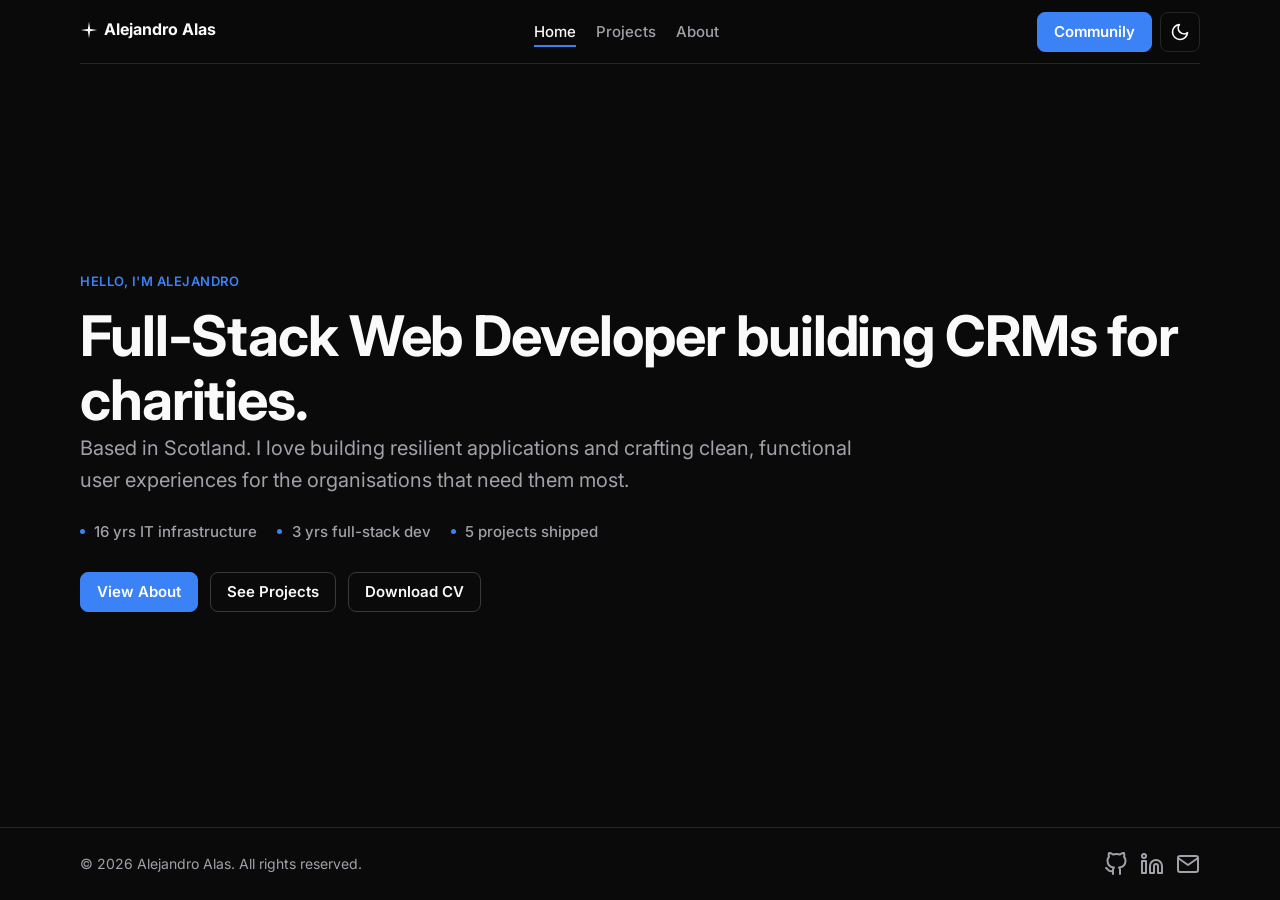
==== commit a28358e8: "Enhance UI with reveal animations and improved accessibility - Added subtle reveal animations for el" ====
--- a/index.html
+++ b/index.html
@@ -8,6 +8,7 @@
       (function () {
         var t = localStorage.getItem("theme") || "dark";
         document.documentElement.setAttribute("data-theme", t);
+        document.documentElement.classList.add("js");
       })();
     </script>
     <meta name="viewport" content="width=device-width, initial-scale=1.0">
@@ -58,18 +59,18 @@
         </div>
     </header>
 
-    <main id="main" class="hero-section">
-        <p class="eyebrow">Hello, I'm Alejandro</p>
-        <h1>Full-Stack Web Developer building CRMs for charities.</h1>
-        <p class="subtitle">
+    <main id="main" class="hero-section" data-reveal-stagger>
+        <p class="eyebrow reveal">Hello, I'm Alejandro</p>
+        <h1 class="reveal">Full-Stack Web Developer building CRMs for charities.</h1>
+        <p class="subtitle reveal">
             Based in Scotland. I love building resilient applications and crafting clean, functional user experiences for the organisations that need them most.
         </p>
-        <div class="stat-strip">
+        <div class="stat-strip reveal">
     <span>16 yrs IT infrastructure</span>
     <span>3 yrs full-stack dev</span>
     <span>5 projects shipped</span>
 </div>
-        <div class="action-links"> 
+        <div class="action-links reveal"> 
             <a href="/about.html" class="btn primary">View About</a>
             <a href="/projects.html" class="btn secondary">See Projects</a>
             <a href="/assets/Alejandro_Alas_CV_2026.pdf" class="btn secondary" target="_blank" download rel="noopener noreferrer">Download CV</a>
--- a/css/style.css
+++ b/css/style.css
@@ -96,6 +96,14 @@
 }
 .skip-link:focus { transform: translateY(0); color: var(--color-bg); }
 
+/* Subtle reveal (progressive enhancement; JS adds .js) */
+.js .reveal { opacity: 0; transform: translateY(10px); }
+.js .reveal.is-visible {
+  opacity: 1; transform: none;
+  transition: opacity 520ms cubic-bezier(.2,.8,.2,1) var(--reveal-delay, 0ms),
+              transform 520ms cubic-bezier(.2,.8,.2,1) var(--reveal-delay, 0ms);
+}
+
 /* Layout */
 .hero-section, .projects-container, .wrap {
   flex: 1;
@@ -140,8 +148,10 @@
 .logo-mark { color: var(--color-fg); }
 .nav-controls { display: flex; align-items: center; gap: 0.5rem; }
 .nav-links { display: flex; align-items: center; gap: 1.25rem; }
-.nav-links a { text-decoration: none; color: var(--color-muted); font-weight: 500; font-size: 0.9375rem; }
+.nav-links a { position: relative; text-decoration: none; color: var(--color-muted); font-weight: 500; font-size: 0.9375rem; transition: color 160ms ease; }
+.nav-links a::after { content: ""; position: absolute; left: 0; bottom: -3px; width: 100%; height: 1.5px; background: var(--color-accent); transform: scaleX(0); transform-origin: left; transition: transform 180ms ease; }
 .nav-links a:hover, .nav-links a.active { color: var(--color-fg); }
+.nav-links a:hover::after, .nav-links a.active::after { transform: scaleX(1); }
 .theme-btn, .hamburger {
   display: inline-flex; align-items: center; justify-content: center;
   width: 2.5rem; height: 2.5rem; padding: 0;
@@ -149,7 +159,7 @@
   background: transparent; color: var(--color-fg); cursor: pointer;
 }
 .theme-btn:hover, .hamburger:hover { background: var(--color-card); border-color: var(--color-border-strong); }
-.theme-icon { display: inline-flex; }
+.theme-icon { display: inline-flex; transition: transform 180ms ease; }
 .hamburger { display: none; }
 .nav-communily-btn { padding: 0.45rem 0.85rem; font-size: 0.875rem; }
 
@@ -173,12 +183,17 @@
   font: inherit; font-weight: 600; font-size: 0.9375rem; line-height: 1.2;
   text-decoration: none; cursor: pointer; border: 1px solid transparent;
   background: transparent; color: var(--color-fg);
-  transition: background-color 150ms ease, border-color 150ms ease, color 150ms ease;
+  transition: background-color 150ms ease, border-color 150ms ease, color 150ms ease, transform 150ms ease, box-shadow 150ms ease;
 }
 .btn.primary { background: var(--color-accent); color: var(--color-on-accent); border-color: var(--color-accent); }
 .btn.primary:hover { background: var(--color-accent-hover); border-color: var(--color-accent-hover); }
 .btn.secondary { background: transparent; color: var(--color-fg); border-color: var(--color-border-strong); }
 .btn.secondary:hover { background: var(--color-card); border-color: var(--color-muted); }
+@media (hover: hover) and (prefers-reduced-motion: no-preference) {
+  .btn:hover { transform: translateY(-1px); }
+  .btn.primary:hover { box-shadow: 0 4px 14px rgba(59, 130, 246, 0.25); }
+  .btn:active { transform: translateY(0); }
+}
 
 /* Tags / badges */
 .tech-tags, .tag-row, .status-row { display: flex; flex-wrap: wrap; gap: 0.5rem; }
@@ -198,22 +213,27 @@
   position: relative; display: flex; flex-direction: column;
   background: var(--color-card); border: 1px solid var(--color-border);
   border-radius: var(--radius-lg); overflow: hidden; cursor: pointer;
+  transition: border-color 180ms ease;
 }
 .apple-card:hover { border-color: var(--color-border-strong); }
 .card-content { padding: 1.5rem 1.5rem 0; flex: 1; }
 .card-category { display: block; margin-bottom: 0.4rem; font-size: 0.8125rem; font-weight: 600; color: var(--color-accent); }
 .apple-card h3 { margin-bottom: 0.5rem; font-size: 1.25rem; }
 .card-desc { color: var(--color-muted); font-size: 0.9375rem; margin: 0; }
-.card-image-wrapper { margin-top: 1.25rem; padding: 0 1.5rem 1.5rem; }
-.card-image { width: 100%; height: 180px; object-fit: cover; border-radius: var(--radius); border: 1px solid var(--color-border); background: var(--color-surface); }
+.card-image-wrapper { margin-top: 1.25rem; padding: 0 1.5rem 1.5rem; overflow: hidden; }
+.card-image { width: 100%; height: 180px; object-fit: cover; border-radius: var(--radius); border: 1px solid var(--color-border); background: var(--color-surface); transition: transform 260ms ease; }
 .card-link-icon {
   position: absolute; right: 1rem; bottom: 1rem;
   display: inline-flex; align-items: center; justify-content: center;
   width: 2.25rem; height: 2.25rem; border-radius: 999px;
   background: var(--color-surface); border: 1px solid var(--color-border); color: var(--color-fg);
-  text-decoration: none;
+  text-decoration: none; transition: border-color 150ms ease, color 150ms ease, transform 150ms ease;
 }
 .card-link-icon:hover { border-color: var(--color-accent); color: var(--color-accent); }
+@media (hover: hover) and (prefers-reduced-motion: no-preference) {
+  .apple-card:hover .card-image { transform: scale(1.03); }
+  .apple-card:hover .card-link-icon { transform: translate(2px, -2px); }
+}
 
 /* Footer */
 .footer { border-top: 1px solid var(--color-border); width: 100%; margin-top: auto; }
@@ -224,8 +244,11 @@
 }
 .footer-content p { margin: 0; }
 .social-links { display: flex; align-items: center; gap: 0.75rem; }
-.social-links a { color: var(--color-muted); display: inline-flex; }
+.social-links a { color: var(--color-muted); display: inline-flex; transition: color 150ms ease, transform 150ms ease; }
 .social-links a:hover { color: var(--color-fg); }
+@media (hover: hover) and (prefers-reduced-motion: no-preference) {
+  .social-links a:hover { transform: translateY(-2px); }
+}
 
 /* Case study */
 .case-study .hero { padding: 0 0 2rem; margin-bottom: 0.5rem; }
@@ -238,7 +261,7 @@
 
 .rail { position: sticky; top: 5.5rem; padding-left: 1rem; border-left: 1px solid var(--color-border); }
 .rail-title { font-size: 0.75rem; font-weight: 700; text-transform: uppercase; letter-spacing: 0.05em; color: var(--color-faint); margin-bottom: 0.75rem; }
-.rail a { display: block; padding: 0.4rem 0 0.4rem 0.75rem; margin-left: -1rem; border-left: 2px solid transparent; text-decoration: none; color: var(--color-muted); font-size: 0.875rem; }
+.rail a { display: block; padding: 0.4rem 0 0.4rem 0.75rem; margin-left: -1rem; border-left: 2px solid transparent; text-decoration: none; color: var(--color-muted); font-size: 0.875rem; transition: color 150ms ease, border-color 150ms ease; }
 .rail a:hover, .rail a.active { color: var(--color-fg); border-left-color: var(--color-accent); }
 
 .case-study section { padding: 2.5rem 0; border-bottom: 1px solid var(--color-border); }
@@ -326,11 +349,18 @@
   box-shadow: var(--shadow-md);
 }
 .custom-dialog::backdrop { background: rgba(0, 0, 0, 0.65); }
+@media (prefers-reduced-motion: no-preference) {
+  .custom-dialog[open] { animation: dialog-in 180ms cubic-bezier(.2,.8,.2,1); }
+  .custom-dialog[open]::backdrop { animation: fade-in 150ms ease; }
+  @keyframes dialog-in { from { opacity: 0; transform: scale(0.98) translateY(4px); } to { opacity: 1; transform: none; } }
+  @keyframes fade-in { from { opacity: 0; } to { opacity: 1; } }
+}
 .custom-dialog .dialog-content { display: flex; flex-direction: column; gap: 0.75rem; }
 .custom-dialog h3 { margin: 0; }
 .custom-dialog p { margin: 0; color: var(--color-muted); }
 
 @media (prefers-reduced-motion: reduce) {
   html { scroll-behavior: auto; }
-  .btn, .card-link-icon { transition: none; }
-}
+  *, *::before, *::after { animation-duration: 0.01ms !important; animation-iteration-count: 1 !important; transition-duration: 0.01ms !important; }
+  .js .reveal { opacity: 1; transform: none; }
+}
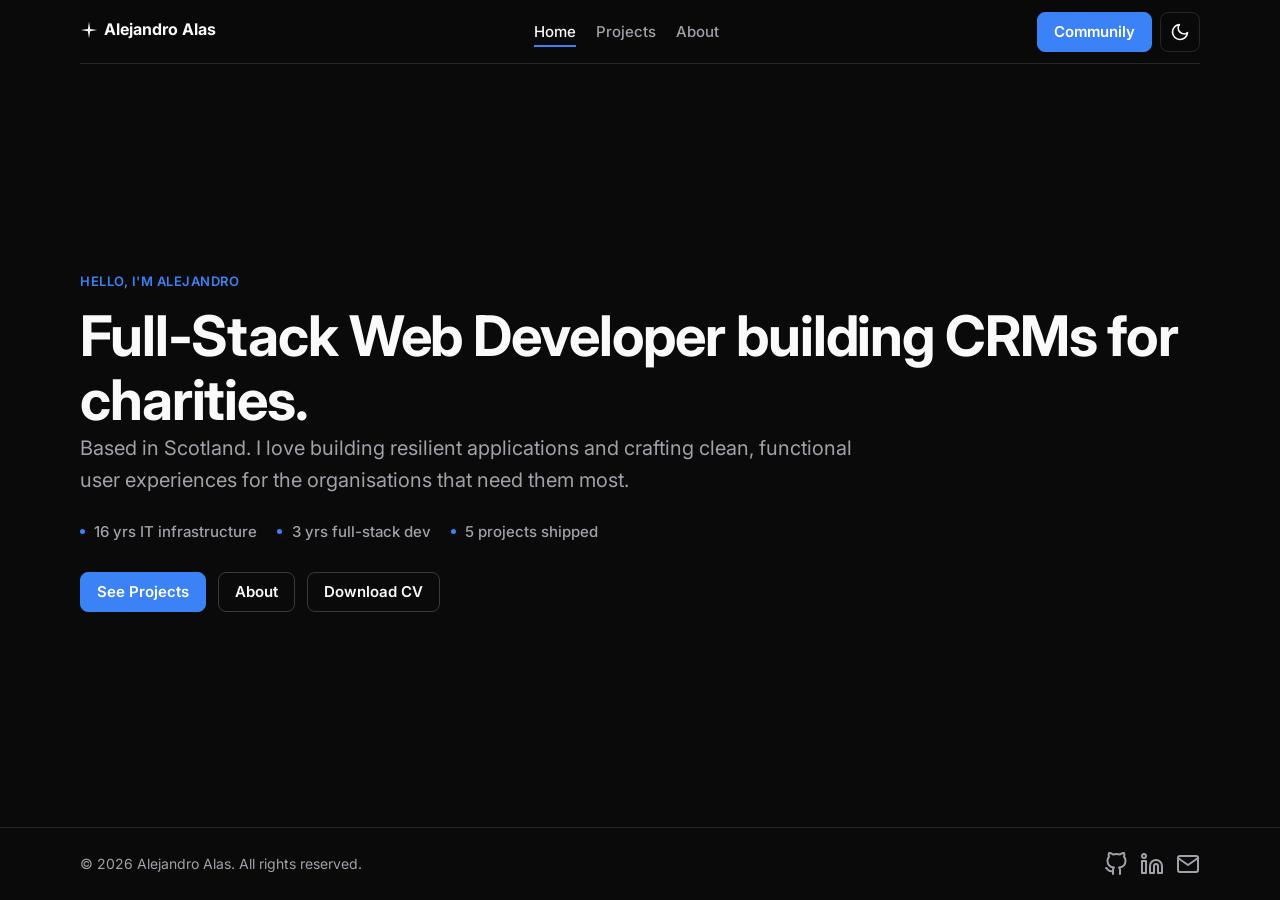
==== commit 8624c50e: "Refactor code structure for improved readability and maintainability" ====
--- a/index.html
+++ b/index.html
@@ -70,10 +70,10 @@
     <span>3 yrs full-stack dev</span>
     <span>5 projects shipped</span>
 </div>
-        <div class="action-links reveal"> 
-            <a href="/about.html" class="btn primary">View About</a>
-            <a href="/projects.html" class="btn secondary">See Projects</a>
-            <a href="/assets/Alejandro_Alas_CV_2026.pdf" class="btn secondary" target="_blank" download rel="noopener noreferrer">Download CV</a>
+        <div class="action-links reveal">
+            <a href="/projects.html" class="btn primary">See Projects</a>
+            <a href="/about.html" class="btn secondary">About</a>
+            <a href="/assets/Alejandro_Alas_CV_2026.pdf" class="btn secondary" target="_blank" rel="noopener noreferrer" download>Download CV</a>
         </div>
 
     </main>
--- a/css/style.css
+++ b/css/style.css
@@ -126,6 +126,9 @@
 .subtitle { font-size: clamp(1.0625rem, 2.2vw, 1.25rem); color: var(--color-muted); max-width: 62ch; margin-bottom: 1.5rem; }
 .about-content { color: var(--color-muted); font-size: 1.0625rem; max-width: 68ch; display: flex; flex-direction: column; gap: 0.25rem; }
 .about-content p { margin: 0 0 1rem; }
+.about-alt-cv { margin-top: 0.5rem; font-size: 0.9375rem; color: var(--color-faint); }
+.about-alt-cv a { color: var(--color-muted); text-decoration: underline; text-decoration-color: var(--color-border-strong); text-underline-offset: 3px; }
+.about-alt-cv a:hover { color: var(--color-fg); text-decoration-color: var(--color-muted); }
 
 .stat-strip { display: flex; flex-wrap: wrap; gap: 0.5rem 1.25rem; margin: 0 0 1.75rem; color: var(--color-muted); font-size: 0.9375rem; font-weight: 500; }
 .stat-strip span { position: relative; padding-left: 0.9rem; }
